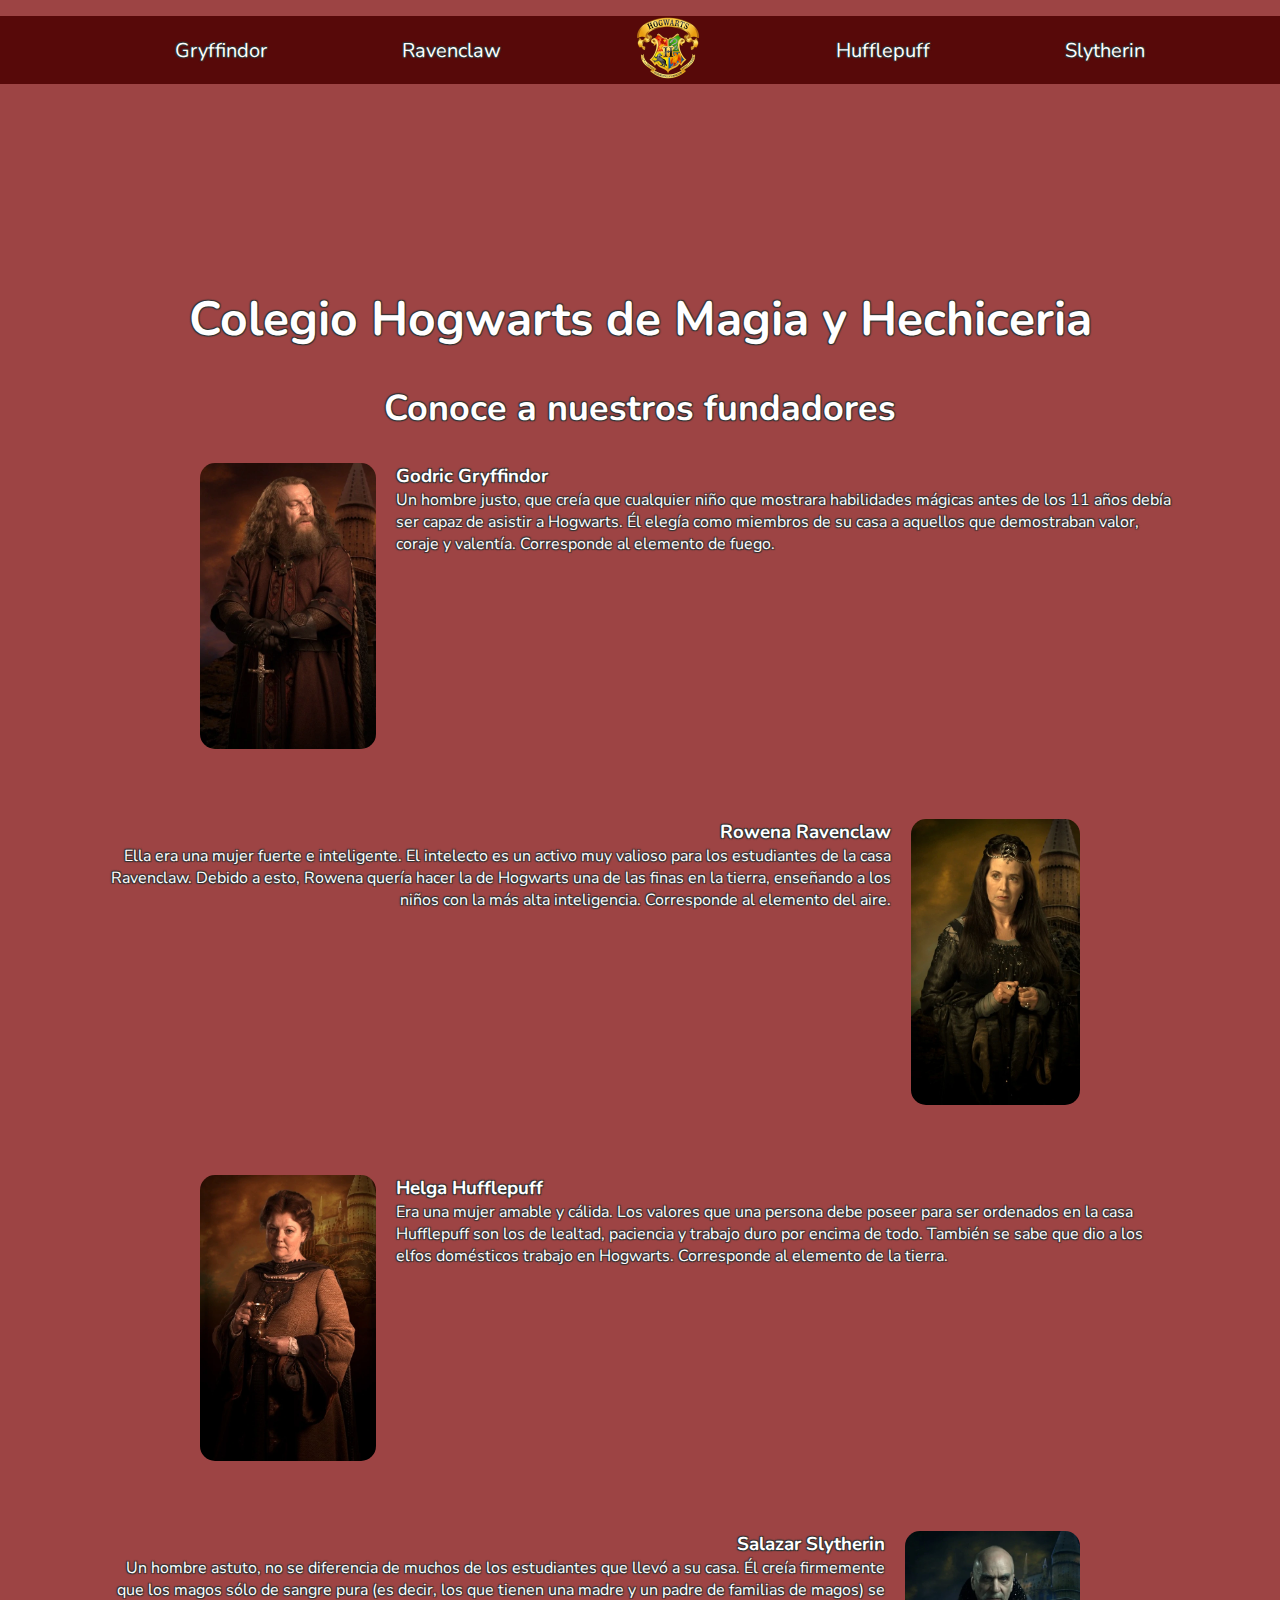
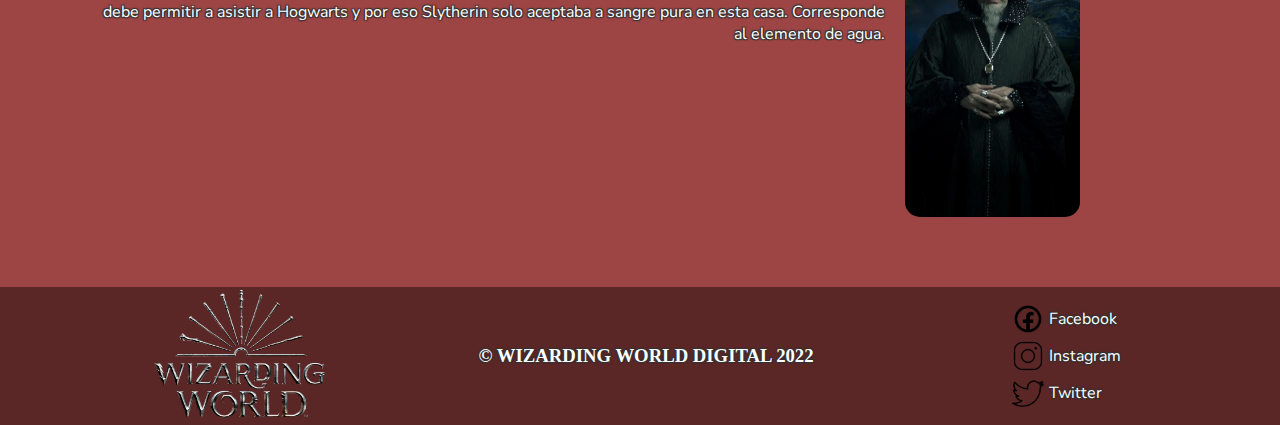
==== index.html @ 24b9faed "Ingreso base" ====
<!DOCTYPE html>
<html lang="en">
  <head>
    <meta charset="UTF-8" />
    <meta http-equiv="X-UA-Compatible" content="IE=edge" />
    <meta name="viewport" content="width=device-width, initial-scale=1.0" />
    <link rel="stylesheet" href="style.css">
    <style>
      @import url('https://fonts.googleapis.com/css2?family=Nunito&display=swap');
    </style>
    <title>Hogwarts | Un Mundo de Magia y Hechiceria</title>
  </head>

  <body>
    <!--Encabezado y navbar-->
    <header>
      <nav>
        <ul class="listahome">
          <li class="listacasas"><a href="pages/gryffindor.html">Gryffindor</a></li>
          <li class="listacasas"><a href="pages/ravenclaw.html">Ravenclaw</a></li>
          <li><a href="index.html"><img id="logohome" src="assets/img/hoglogo.png" alt="Logo de Hogwarts"></a></li>
          <li class="listacasas"><a href="pages/hufflepuff.html">Hufflepuff</a></li>
          <li class="listacasas"><a href="pages/slytherin.html">Slytherin</a></li>
        </ul>
      </nav>
    </header>
    <!-- Fin del Encabezado-->

    <section>
      <video id="videohome" src="assets/video/videopage.mp4" autoplay muted></video>
      <!--Video Frontpage-->
      <h1 class="titulos">Colegio Hogwarts de Magia y Hechiceria</h1>
      <!--Titulo-->
      <h2 class="subtitulos">Conoce a nuestros fundadores</h2>
      <!--Subtitulo-->
    </section>

    <section>
      <!--Godric Gryffindor-->
      <div class="container">
        <img class="img1" src="assets/img/godric.jpg" alt="Retrato de Godric Gryffindor" />
      <div class="texto-izq">
      <h3 class="titulofundador">Godric Gryffindor</h3>
      <p class="textofundador2">
        Un hombre justo, que creía que cualquier niño que mostrara habilidades
        mágicas antes de los 11 años debía ser capaz de asistir a Hogwarts. Él
        elegía como miembros de su casa a aquellos que demostraban valor, coraje
        y valentía. Corresponde al elemento de fuego.
      </p>
      </div>
      </div>

      <!--Rowena Ravenclaw-->
      <div class="rcontainer">
        <img class="img2" id="rowena" src="assets/img/rowena.jpg" alt="Retrato de Rowena Ravenclaw" />
      <div class="texto-der">
      <h3 class="titulofundador">Rowena Ravenclaw</h3>
      <p class="textofundador1">
        Ella era una mujer fuerte e inteligente. El intelecto es un activo muy
        valioso para los estudiantes de la casa Ravenclaw. Debido a esto, Rowena
        quería hacer la de Hogwarts una de las finas en la tierra, enseñando a
        los niños con la más alta inteligencia. Corresponde al elemento del aire.
      </p>
    </div>
    </div>

      <!--Helga Hufflepuff-->
      <div class="container">
        <img class="img1" id="helga" src="assets/img/helga.jpg" alt="Retrato de Helga Hufflepuff" />
      <div class="texto-izq">
      <h3 class="titulofundador">Helga Hufflepuff</h3>
      <p class="textofundador2">
        Era una mujer amable y cálida. Los valores que una persona debe poseer
        para ser ordenados en la casa Hufflepuff son los de lealtad, paciencia y
        trabajo duro por encima de todo. También se sabe que dio a los elfos
        domésticos trabajo en Hogwarts. Corresponde al elemento de la tierra.
      </p>
      </div>
      </div>

      <!--Salazar Slytherin-->
      <div class="rcontainer">
        <img class="img2" id="salazar" src="assets/img/salazar.jpg" alt="Retrato de Salazar Slytherin" />
      <div class="texto-der">
      <h3 class="titulofundador">Salazar Slytherin</h3>
      <p class="textofundador1">
        Un hombre astuto, no se diferencia de muchos de los estudiantes que
        llevó a su casa. Él creía firmemente que los magos sólo de sangre pura
        (es decir, los que tienen una madre y un padre de familias de magos) se
        debe permitir a asistir a Hogwarts y por eso Slytherin solo aceptaba a
        sangre pura en esta casa. Corresponde al elemento de agua.
      </p>
    </div>
    </div>
    </section>

    <!-- Footer -->
 
    <footer>
     <!--Enlace a Wizarding World-->

     <a href="https://www.wizardingworld.com/"><img id="logowizard" src="assets/img/wwlogo.png" alt="Logo de Wizarding World"/></a>
    <h3>© WIZARDING WORLD DIGITAL 2022</h3>
   <!--Enlaces a Redes Sociales-->
    <div>
     <ul>
         <li><div class="social"><img src="assets/img/facebook.png" alt="Facebook"><a href="https://www.facebook.com/">Facebook</a></div></li>
         <li><div class="social"><img src="assets/img/instagram.png" alt="Instagram"><a href="https://www.instagram.com/">Instagram</a></div></li>
         <li><div class="social"><img src="assets/img/twitter.png" alt="Twitter"><a href="https://www.twitter.com/">Twitter</a></div></li>
     </ul>
    </div>
    </footer>
  </body>
</html>
---- style.css ----
body{
    margin: 0;
    background-color: rgb(157, 68, 68);
}

nav{
    background-color: rgb(87, 9, 9);
    width: 100%;
}

.listahome{
    display: flex;
    text-decoration: none;
    list-style: none;
    align-items: center;
    justify-content: space-evenly;
}

#logohome{
    width: 64px;
    height: 64px;
}

#videohome{
    width: 100%;
    height: auto;
}

.listacasas a {
    text-decoration: none;
    font-family: 'Nunito', sans-serif;
    font-size: 20px;
    color: white;
    text-shadow: -1px -1px 1px #333, 1px -1px 1px #333, -1px 1px 1px #333, 1px 1px 1px #333;
}

.titulos{
    font-family: 'Nunito', sans-serif;
    font-size: 48px;
    text-align: center;
    color: white;
    text-shadow: -1px -1px 1px #333, 1px -1px 1px #333, -1px 1px 1px #333, 1px 1px 1px #333;

}

.subtitulos{
    font-family: 'Nunito', sans-serif;
    font-size: 36px;
    text-align: center;
    color: white;
    text-shadow: -1px -1px 1px #333, 1px -1px 1px #333, -1px 1px 1px #333, 1px 1px 1px #333;
}

section:nth-child(3){
    margin-left: 100px;
    margin-right: 100px;
}

.img1{
    width: 175.5px;
    height: 286px;
    margin-left: 100px;
    margin-bottom: 70px;
    display: inline-block;
    border-radius: 15px;
}

.img2{
    width: 175.5px;
    height: 286px;
    margin-right: 100px;
    margin-bottom: 70px;
    display: inline-block;
    border-radius: 15px;
}

.titulofundador{
    margin: 0 auto;
    font-family: 'Nunito', sans-serif;
    color: white;
    text-shadow: -1px -1px 1px #333, 1px -1px 1px #333, -1px 1px 1px #333, 1px 1px 1px #333;
}

.textofundador1{
    margin: 0 auto;
    font-family: 'Nunito', sans-serif;
    color: white;
    text-shadow: -1px -1px 1px #333, 1px -1px 1px #333, -1px 1px 1px #333, 1px 1px 1px #333;
    text-align: right;
}

.textofundador2{
    margin: 0 auto;
    font-family: 'Nunito', sans-serif;
    color: white;
    text-shadow: -1px -1px 1px #333, 1px -1px 1px #333, -1px 1px 1px #333, 1px 1px 1px #333;
    text-align: left;
}

.texto-izq{
    margin-left: 20px;
}

.texto-der{
    margin-right: 20px;
}

.container{
    display: flex;
}

.rcontainer{
    display: flex;
    flex-direction: row-reverse;
    text-align: end;
}

#logowizard{
    height: 128px;
    width: auto;

}

footer{
    display: flex;
    justify-content: space-evenly;
    align-items: center;
    background-color: rgb(91, 38, 38);
}

footer ul li{
    list-style: none;
}

footer ul li a{
    text-decoration: none;
    font-size: 16px;
    font-family: 'Nunito', sans-serif;
    color: white;
    text-shadow: -1px -1px 1px #333, 1px -1px 1px #333, -1px 1px 1px #333, 1px 1px 1px #333;
}

footer ul li img{
    width: 32px;
    height: 32px;
    margin-right: 5px;
}

footer h3{
    color: white;
    text-shadow: -1px -1px 1px #333, 1px -1px 1px #333, -1px 1px 1px #333, 1px 1px 1px #333;
}

.social{
    display: flex;
    align-items: center;
    margin: 5px;
    
}
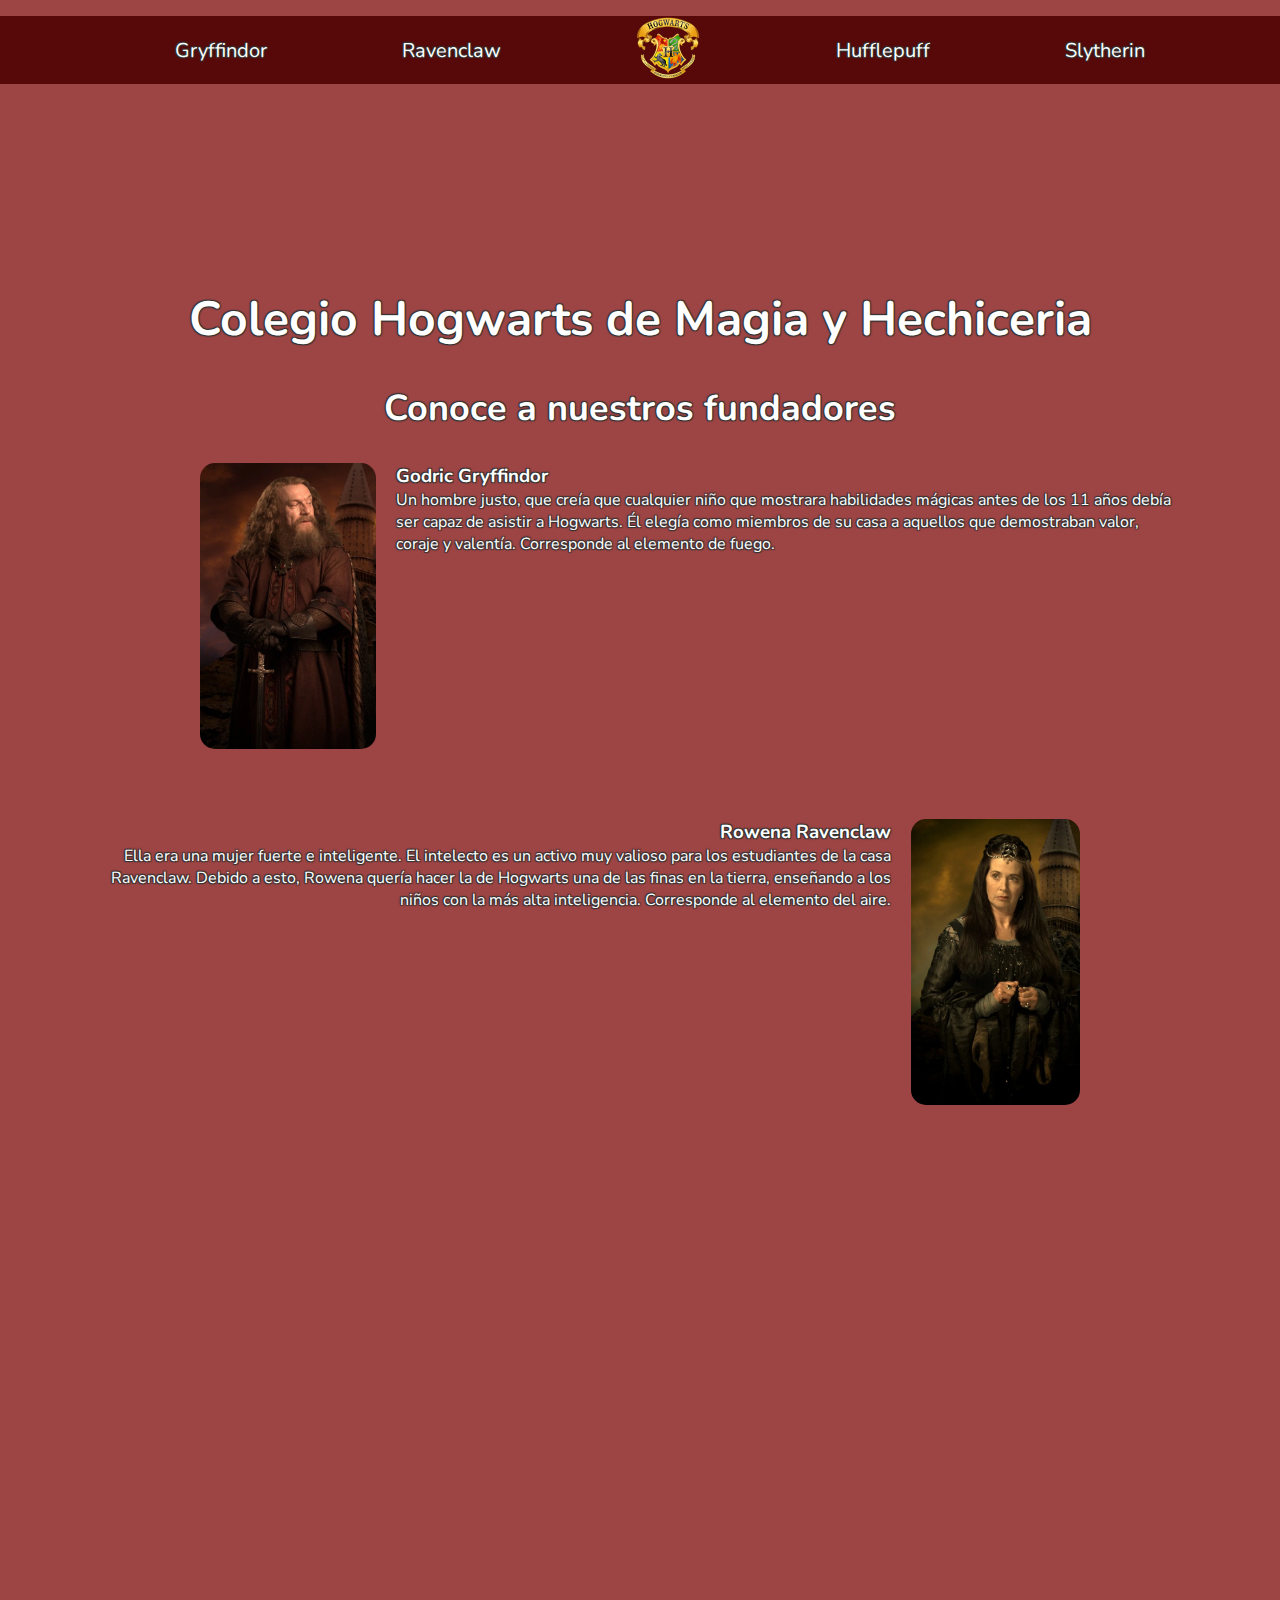
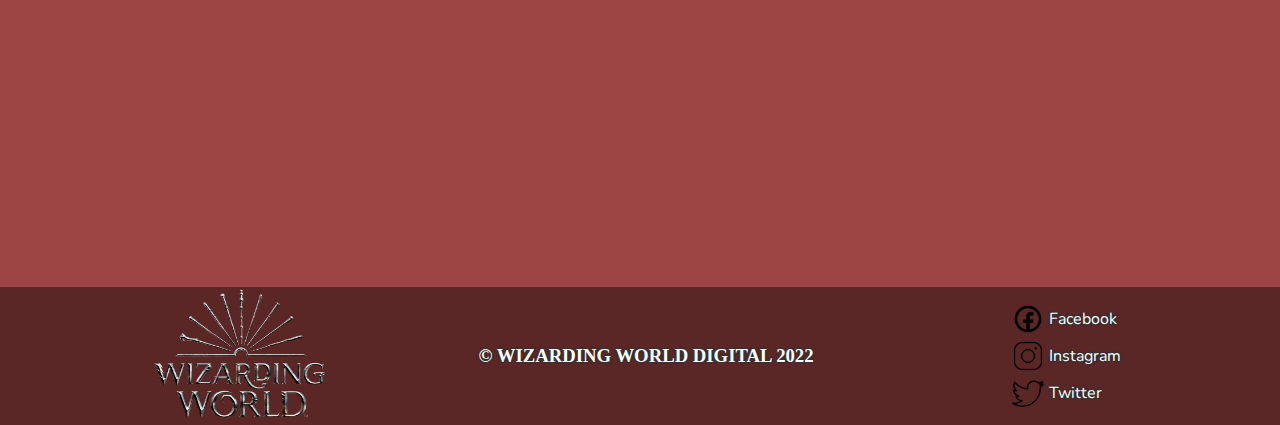
==== commit 9e16e351: "Creacion animaciones index" ====
--- a/index.html
+++ b/index.html
@@ -5,6 +5,7 @@
     <meta http-equiv="X-UA-Compatible" content="IE=edge" />
     <meta name="viewport" content="width=device-width, initial-scale=1.0" />
     <link rel="stylesheet" href="style.css">
+    <link rel="stylesheet" href="https://cdnjs.cloudflare.com/ajax/libs/animate.css/4.1.1/animate.min.css"/>
     <style>
       @import url('https://fonts.googleapis.com/css2?family=Nunito&display=swap');
     </style>
@@ -37,7 +38,7 @@
 
     <section>
       <!--Godric Gryffindor-->
-      <div class="container">
+      <div class="container wow">
         <img class="img1" src="assets/img/godric.jpg" alt="Retrato de Godric Gryffindor" />
       <div class="texto-izq">
       <h3 class="titulofundador">Godric Gryffindor</h3>
@@ -51,7 +52,7 @@
       </div>
 
       <!--Rowena Ravenclaw-->
-      <div class="rcontainer">
+      <div class="rcontainer wow animate__fadeInRight" data-wow-duration="2s">
         <img class="img2" id="rowena" src="assets/img/rowena.jpg" alt="Retrato de Rowena Ravenclaw" />
       <div class="texto-der">
       <h3 class="titulofundador">Rowena Ravenclaw</h3>
@@ -65,7 +66,7 @@
     </div>
 
       <!--Helga Hufflepuff-->
-      <div class="container">
+      <div class="container wow">
         <img class="img1" id="helga" src="assets/img/helga.jpg" alt="Retrato de Helga Hufflepuff" />
       <div class="texto-izq">
       <h3 class="titulofundador">Helga Hufflepuff</h3>
@@ -79,7 +80,7 @@
       </div>
 
       <!--Salazar Slytherin-->
-      <div class="rcontainer">
+      <div class="rcontainer wow animate__fadeInRight" data-wow-duration="2s">
         <img class="img2" id="salazar" src="assets/img/salazar.jpg" alt="Retrato de Salazar Slytherin" />
       <div class="texto-der">
       <h3 class="titulofundador">Salazar Slytherin</h3>
@@ -110,5 +111,9 @@
      </ul>
     </div>
     </footer>
+    <script src="assets/wow.js"></script>
+    <script>
+        new WOW().init();
+    </script>
   </body>
 </html>
--- a/style.css
+++ b/style.css
@@ -105,8 +105,24 @@
     margin-right: 20px;
 }
 
+@keyframes fadein {
+    0% {animation-timing-function: cubic-bezier(.55,.055,.675,.19);
+        opacity: 0;
+        transform: scale3d(.1,.1,.1) translate3d(0,-1000px,0);
+      }
+      60% {animation-timing-function: cubic-bezier(.175,.885,.32,1);
+        opacity: 1;
+        transform: scale3d(.475,.475,.475) translate3d(0,60px,0);
+      }
+      100% {
+        left: 0;    
+      }
+}
+
 .container{
     display: flex;
+    animation-name: fadein;
+    animation-duration: 2s;
 }
 
 .rcontainer{
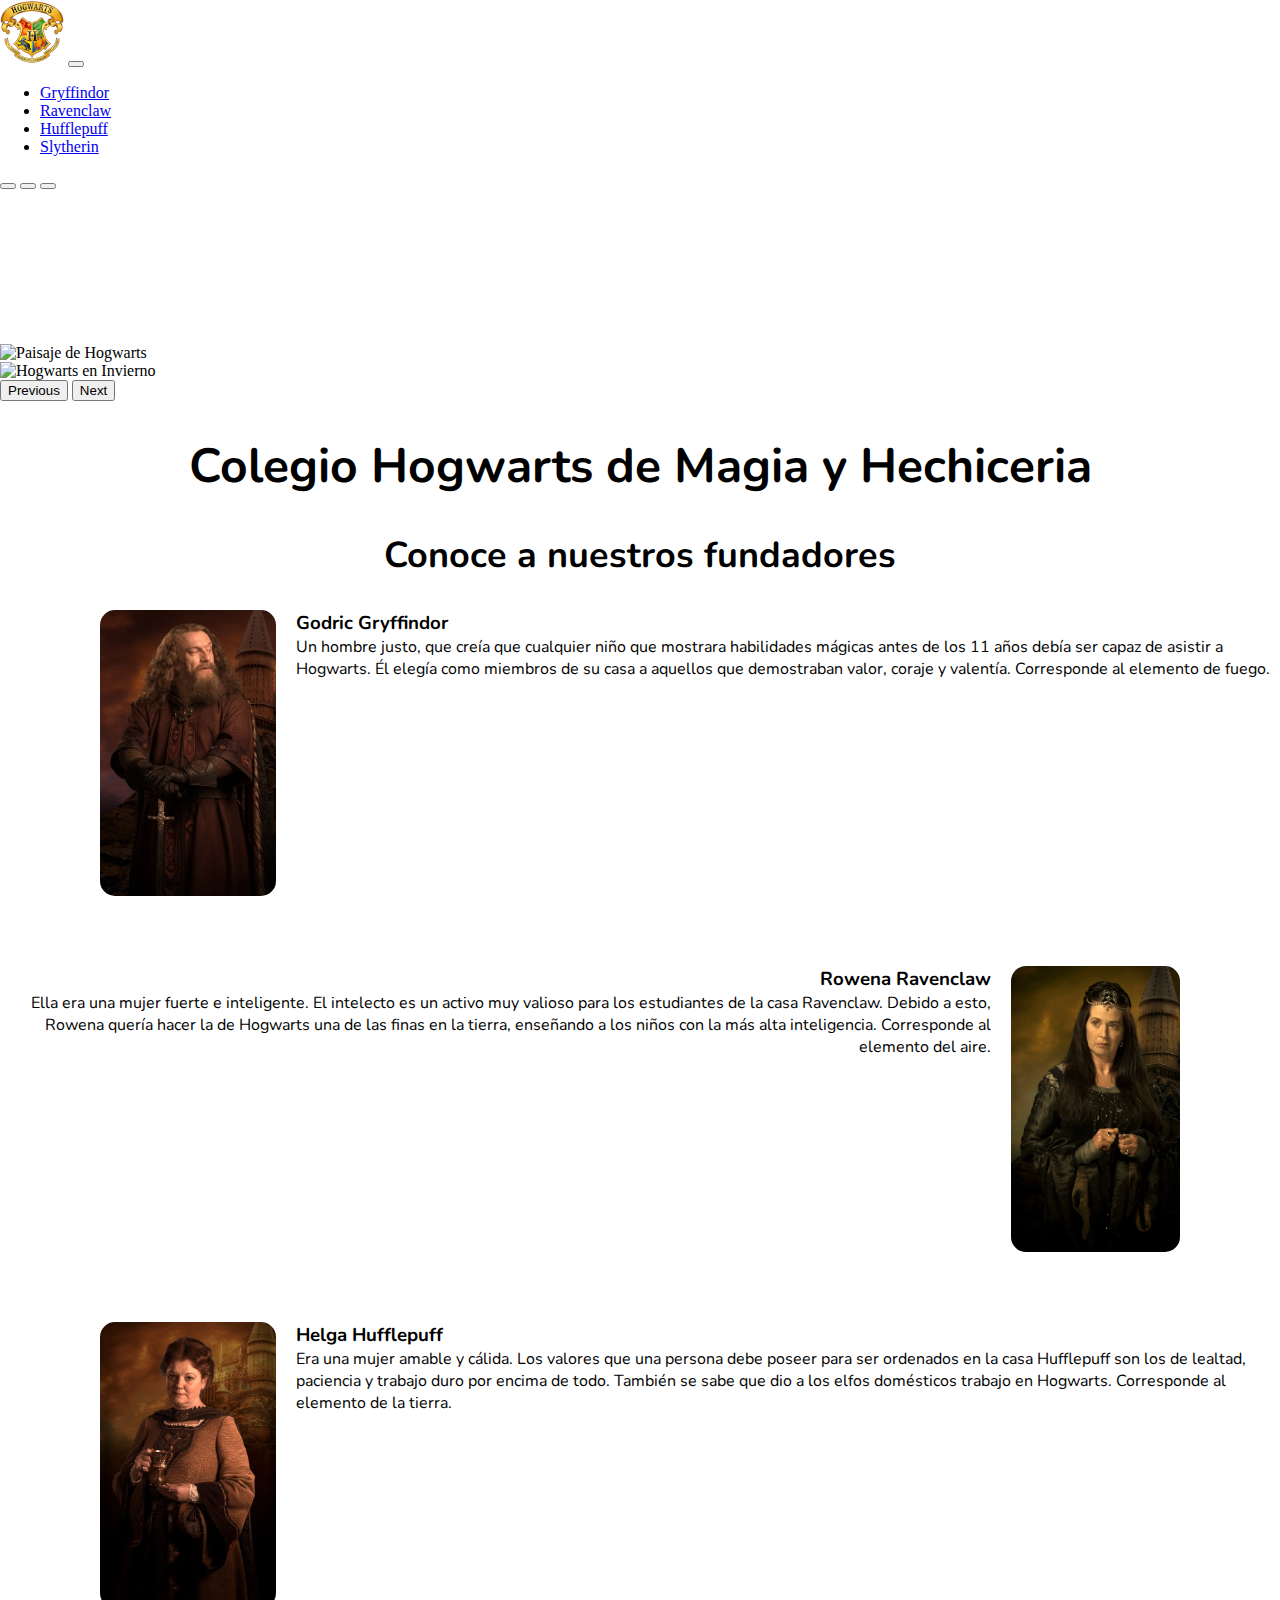
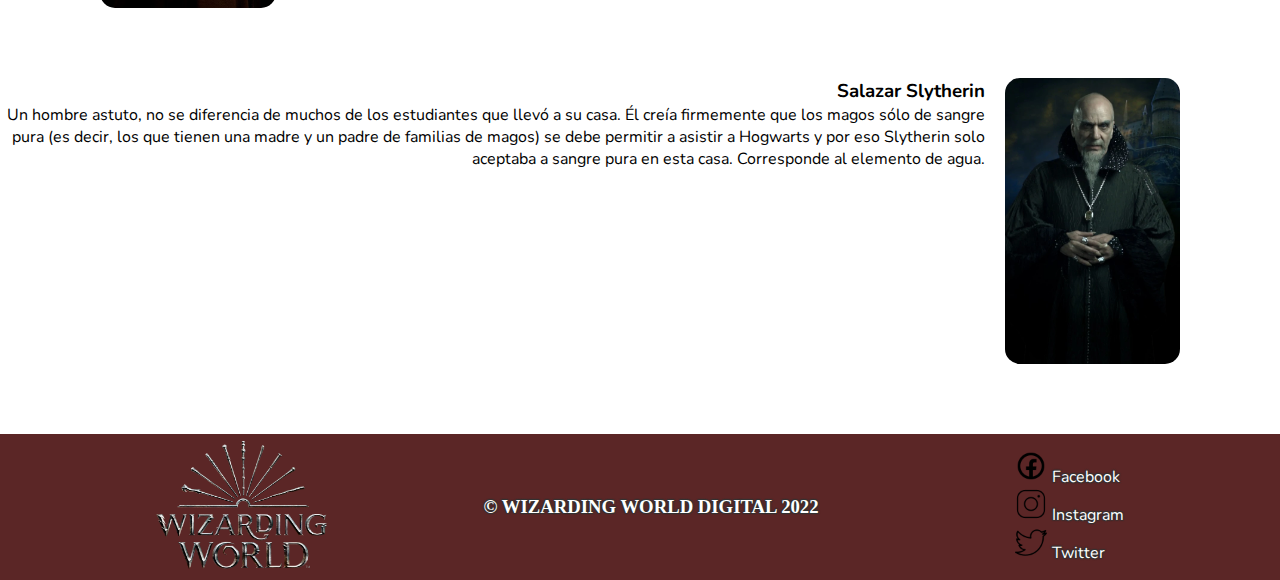
==== commit 51c7dc4f: "Merge branch 'master' into integracion-bootstrap" ====
--- a/index.html
+++ b/index.html
@@ -5,6 +5,8 @@
     <meta http-equiv="X-UA-Compatible" content="IE=edge" />
     <meta name="viewport" content="width=device-width, initial-scale=1.0" />
     <link rel="stylesheet" href="style.css">
+    <link href="https://cdn.jsdelivr.net/npm/bootstrap@5.2.0-beta1/dist/css/bootstrap.min.css" rel="stylesheet" integrity="sha384-0evHe/X+R7YkIZDRvuzKMRqM+OrBnVFBL6DOitfPri4tjfHxaWutUpFmBp4vmVor" crossorigin="anonymous">
+    <link rel="stylesheet" href="assets/animate.css">
     <link rel="stylesheet" href="https://cdnjs.cloudflare.com/ajax/libs/animate.css/4.1.1/animate.min.css"/>
     <style>
       @import url('https://fonts.googleapis.com/css2?family=Nunito&display=swap');
@@ -14,22 +16,66 @@
 
   <body>
     <!--Encabezado y navbar-->
-    <header>
-      <nav>
-        <ul class="listahome">
-          <li class="listacasas"><a href="pages/gryffindor.html">Gryffindor</a></li>
-          <li class="listacasas"><a href="pages/ravenclaw.html">Ravenclaw</a></li>
-          <li><a href="index.html"><img id="logohome" src="assets/img/hoglogo.png" alt="Logo de Hogwarts"></a></li>
-          <li class="listacasas"><a href="pages/hufflepuff.html">Hufflepuff</a></li>
-          <li class="listacasas"><a href="pages/slytherin.html">Slytherin</a></li>
-        </ul>
-      </nav>
-    </header>
+    <!--Header-->
+    <nav class="navbar navbar-expand-lg bg-light">
+      <div class="container-fluid">
+        <a class="navbar-brand" href="index.html"><img id="logohome" src="assets/img/hoglogo.png" alt="Logo de Hogwarts"></a>
+        <button class="navbar-toggler" type="button" data-bs-toggle="collapse" data-bs-target="#navbarNav" aria-controls="navbarNav" aria-expanded="false" aria-label="Toggle navigation">
+          <span class="navbar-toggler-icon"></span>
+        </button>
+        <div class="collapse navbar-collapse" id="navbarNav">
+          <ul class="navbar-nav">
+            <li class="nav-item">
+              <a class="nav-link" aria-current="page" href="pages/gryffindor.html">Gryffindor</a>
+            </li>
+            <li class="nav-item">
+              <a class="nav-link" href="pages/ravenclaw.html">Ravenclaw</a>
+            </li>
+            <li class="nav-item">
+              <a class="nav-link" href="pages/hufflepuff.html">Hufflepuff</a>
+            </li>
+            <li class="nav-item">
+              <a class="nav-link" href="pages/slytherin.html">Slytherin</a>
+            </li>
+          </ul>
+        </div>
+      </div>
+    </nav>
+
+   
     <!-- Fin del Encabezado-->
 
+    <!--Carousel / Video-->
+    <div id="carouselExampleIndicators" class="carousel slide" data-bs-ride="true">
+  <div class="carousel-indicators">
+    <button type="button" data-bs-target="#carouselExampleIndicators" data-bs-slide-to="0" class="active" aria-current="true" aria-label="Slide 1"></button>
+    <button type="button" data-bs-target="#carouselExampleIndicators" data-bs-slide-to="1" aria-label="Slide 2"></button>
+    <button type="button" data-bs-target="#carouselExampleIndicators" data-bs-slide-to="2" aria-label="Slide 3"></button>
+  </div>
+  <div class="carousel-inner">
+    <div class="carousel-item active">
+      <video class="d-block w-100" id="videohome" src="assets/video/videopage.mp4" autoplay muted></video>
+    </div>
+    <div class="carousel-item">
+      <img src="assets/img/hogview.jpg" class="d-block w-100" alt="Paisaje de Hogwarts">
+    </div>
+    <div class="carousel-item">
+      <img src="assets/img/hogview2.jpg" class="d-block w-100" alt="Hogwarts en Invierno">
+    </div>
+  </div>
+  <button class="carousel-control-prev" type="button" data-bs-target="#carouselExampleIndicators" data-bs-slide="prev">
+    <span class="carousel-control-prev-icon" aria-hidden="true"></span>
+    <span class="visually-hidden">Previous</span>
+  </button>
+  <button class="carousel-control-next" type="button" data-bs-target="#carouselExampleIndicators" data-bs-slide="next">
+    <span class="carousel-control-next-icon" aria-hidden="true"></span>
+    <span class="visually-hidden">Next</span>
+  </button>
+</div>
+    <!--Fin Carousel / Video-->
+
     <section>
-      <video id="videohome" src="assets/video/videopage.mp4" autoplay muted></video>
-      <!--Video Frontpage-->
+      <!--Titulo-->
       <h1 class="titulos">Colegio Hogwarts de Magia y Hechiceria</h1>
       <!--Titulo-->
       <h2 class="subtitulos">Conoce a nuestros fundadores</h2>
@@ -95,11 +141,12 @@
     </div>
     </section>
 
+
+
     <!-- Footer -->
- 
+
     <footer>
      <!--Enlace a Wizarding World-->
-
      <a href="https://www.wizardingworld.com/"><img id="logowizard" src="assets/img/wwlogo.png" alt="Logo de Wizarding World"/></a>
     <h3>© WIZARDING WORLD DIGITAL 2022</h3>
    <!--Enlaces a Redes Sociales-->
@@ -111,9 +158,11 @@
      </ul>
     </div>
     </footer>
-    <script src="assets/wow.js"></script>
+
+    <script src="https://cdn.jsdelivr.net/npm/bootstrap@5.2.0-beta1/dist/js/bootstrap.bundle.min.js" integrity="sha384-pprn3073KE6tl6bjs2QrFaJGz5/SUsLqktiwsUTF55Jfv3qYSDhgCecCxMW52nD2" crossorigin="anonymous"></script>
+    <script src="js/wow.min.js"></script>
     <script>
-        new WOW().init();
+    new WOW().init();
     </script>
   </body>
 </html>
--- a/style.css
+++ b/style.css
@@ -1,45 +1,18 @@
 body{
     margin: 0;
-    background-color: rgb(157, 68, 68);
 }
 
-nav{
-    background-color: rgb(87, 9, 9);
-    width: 100%;
-}
-
-.listahome{
-    display: flex;
-    text-decoration: none;
-    list-style: none;
-    align-items: center;
-    justify-content: space-evenly;
-}
 
 #logohome{
     width: 64px;
     height: 64px;
 }
 
-#videohome{
-    width: 100%;
-    height: auto;
-}
-
-.listacasas a {
-    text-decoration: none;
-    font-family: 'Nunito', sans-serif;
-    font-size: 20px;
-    color: white;
-    text-shadow: -1px -1px 1px #333, 1px -1px 1px #333, -1px 1px 1px #333, 1px 1px 1px #333;
-}
-
 .titulos{
     font-family: 'Nunito', sans-serif;
     font-size: 48px;
     text-align: center;
-    color: white;
-    text-shadow: -1px -1px 1px #333, 1px -1px 1px #333, -1px 1px 1px #333, 1px 1px 1px #333;
+    color: black;
 
 }
 
@@ -47,8 +20,7 @@
     font-family: 'Nunito', sans-serif;
     font-size: 36px;
     text-align: center;
-    color: white;
-    text-shadow: -1px -1px 1px #333, 1px -1px 1px #333, -1px 1px 1px #333, 1px 1px 1px #333;
+    color: black;
 }
 
 section:nth-child(3){
@@ -77,23 +49,20 @@
 .titulofundador{
     margin: 0 auto;
     font-family: 'Nunito', sans-serif;
-    color: white;
-    text-shadow: -1px -1px 1px #333, 1px -1px 1px #333, -1px 1px 1px #333, 1px 1px 1px #333;
+    color: black;
 }
 
 .textofundador1{
     margin: 0 auto;
     font-family: 'Nunito', sans-serif;
-    color: white;
-    text-shadow: -1px -1px 1px #333, 1px -1px 1px #333, -1px 1px 1px #333, 1px 1px 1px #333;
+    color: black;
     text-align: right;
 }
 
 .textofundador2{
     margin: 0 auto;
     font-family: 'Nunito', sans-serif;
-    color: white;
-    text-shadow: -1px -1px 1px #333, 1px -1px 1px #333, -1px 1px 1px #333, 1px 1px 1px #333;
+    color: black;
     text-align: left;
 }
 
@@ -167,9 +136,18 @@
     text-shadow: -1px -1px 1px #333, 1px -1px 1px #333, -1px 1px 1px #333, 1px 1px 1px #333;
 }
 
-.social{
-    display: flex;
-    align-items: center;
-    margin: 5px;
-    
-}+.housecrest{
+    width: 406px;
+    height: 452px;
+}
+/* Ajustes en los emblemas */
+.centrarCaja {
+    position:relative;
+    left:20%;
+}
+
+.slytherin {
+    position:relative;
+    left:13%; 
+}
+/* Fin Ajustes en los emblemas */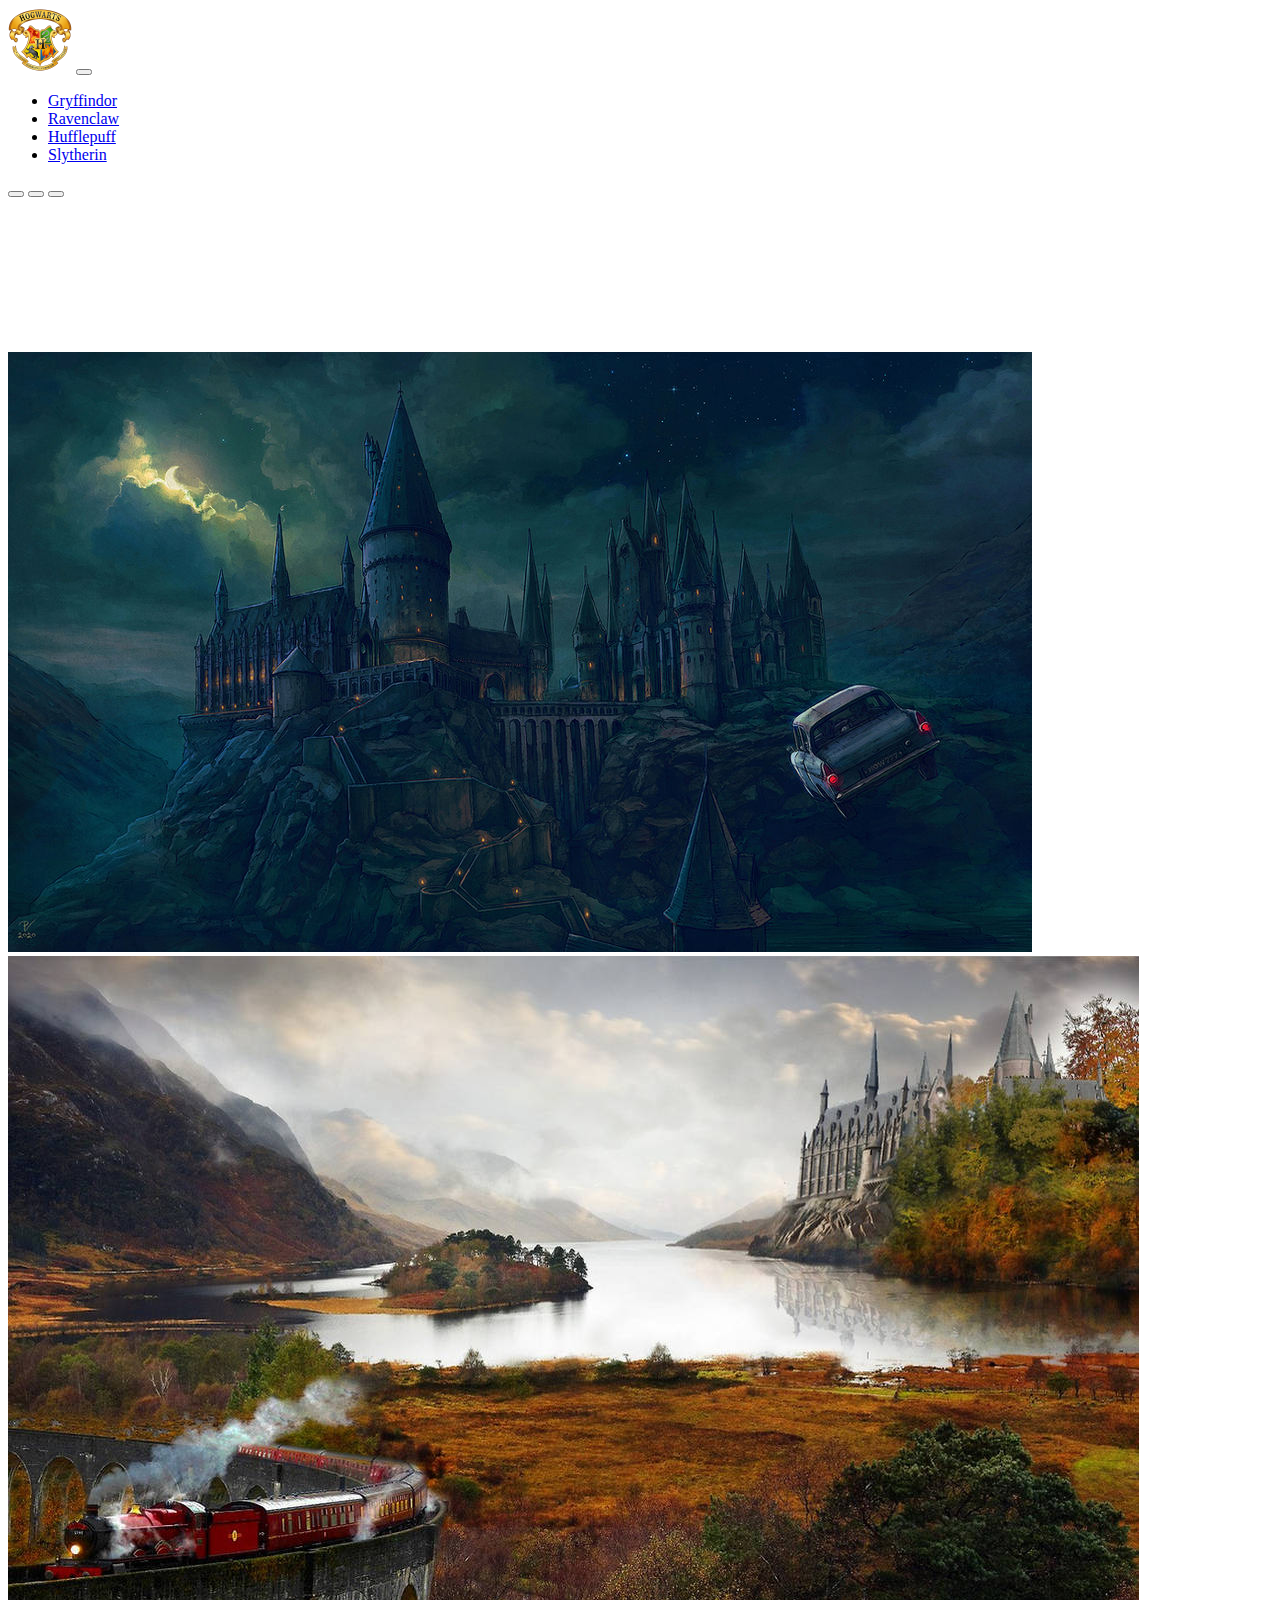
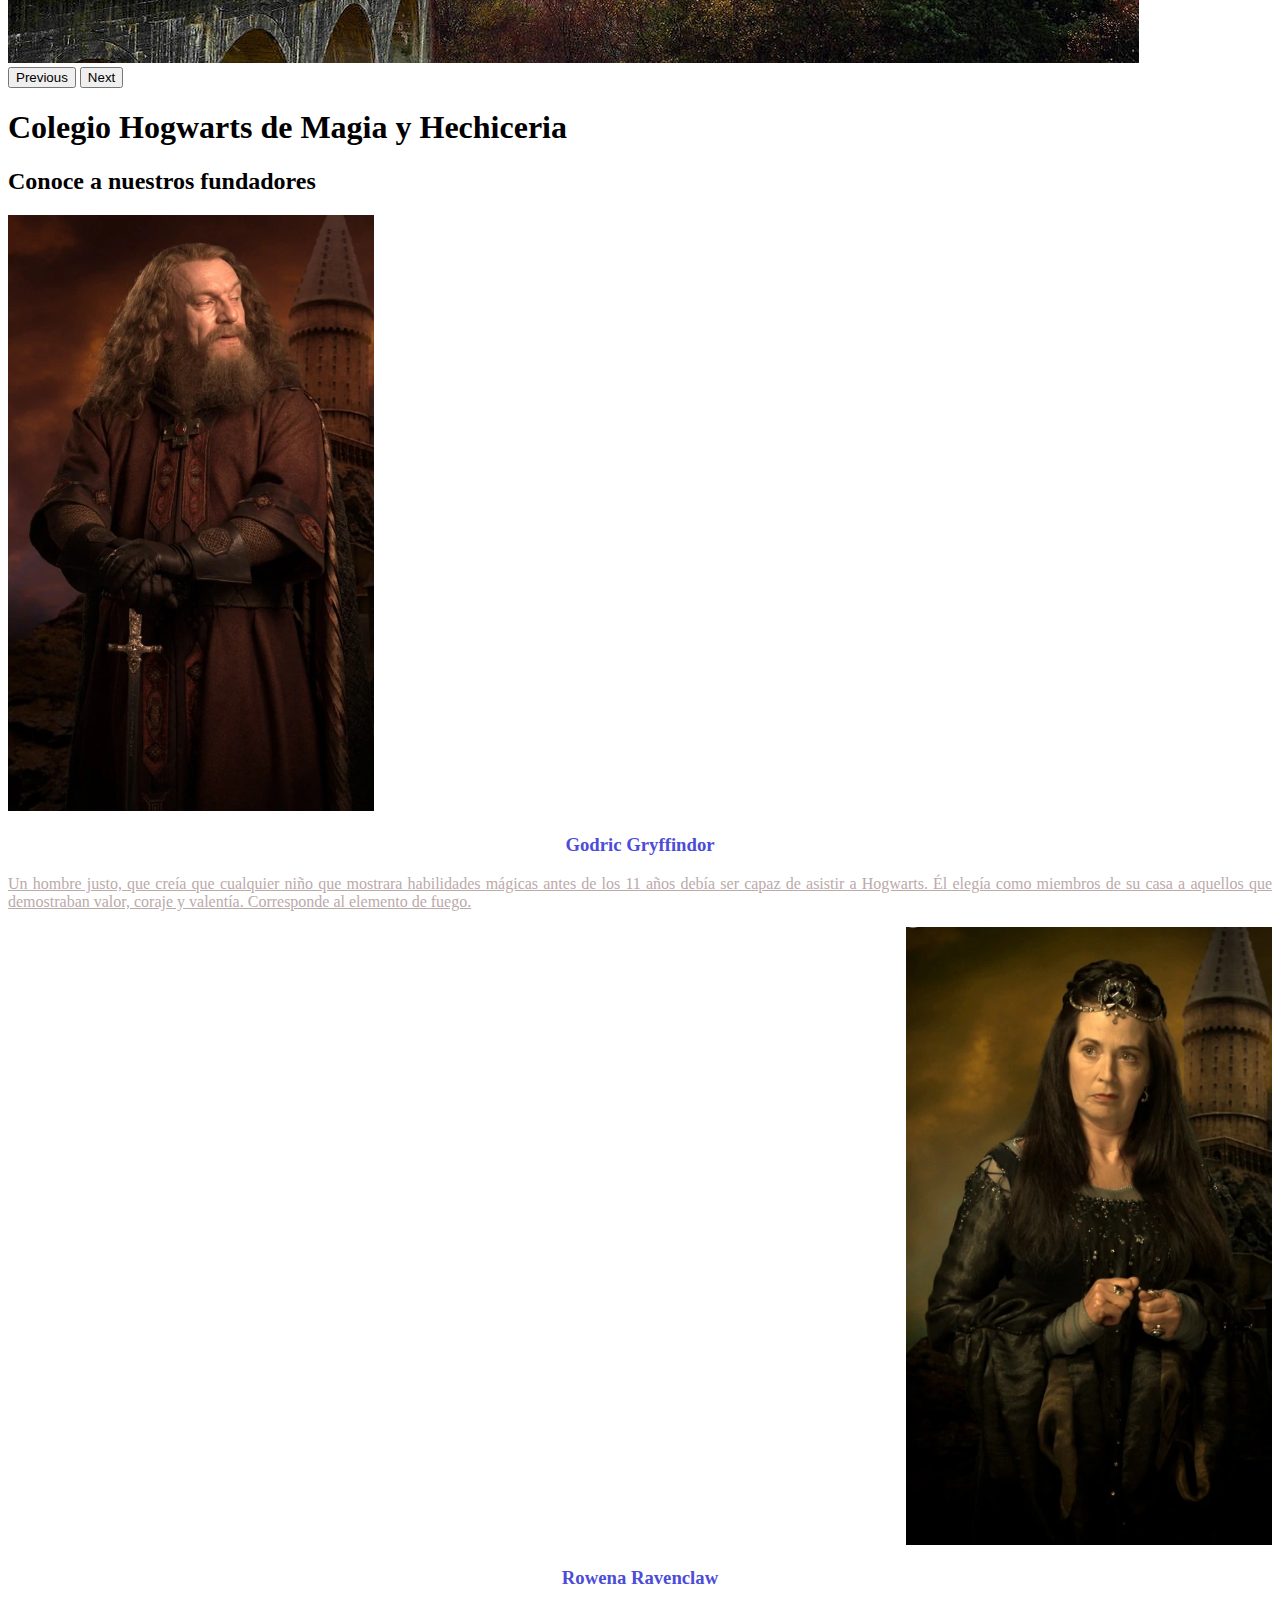
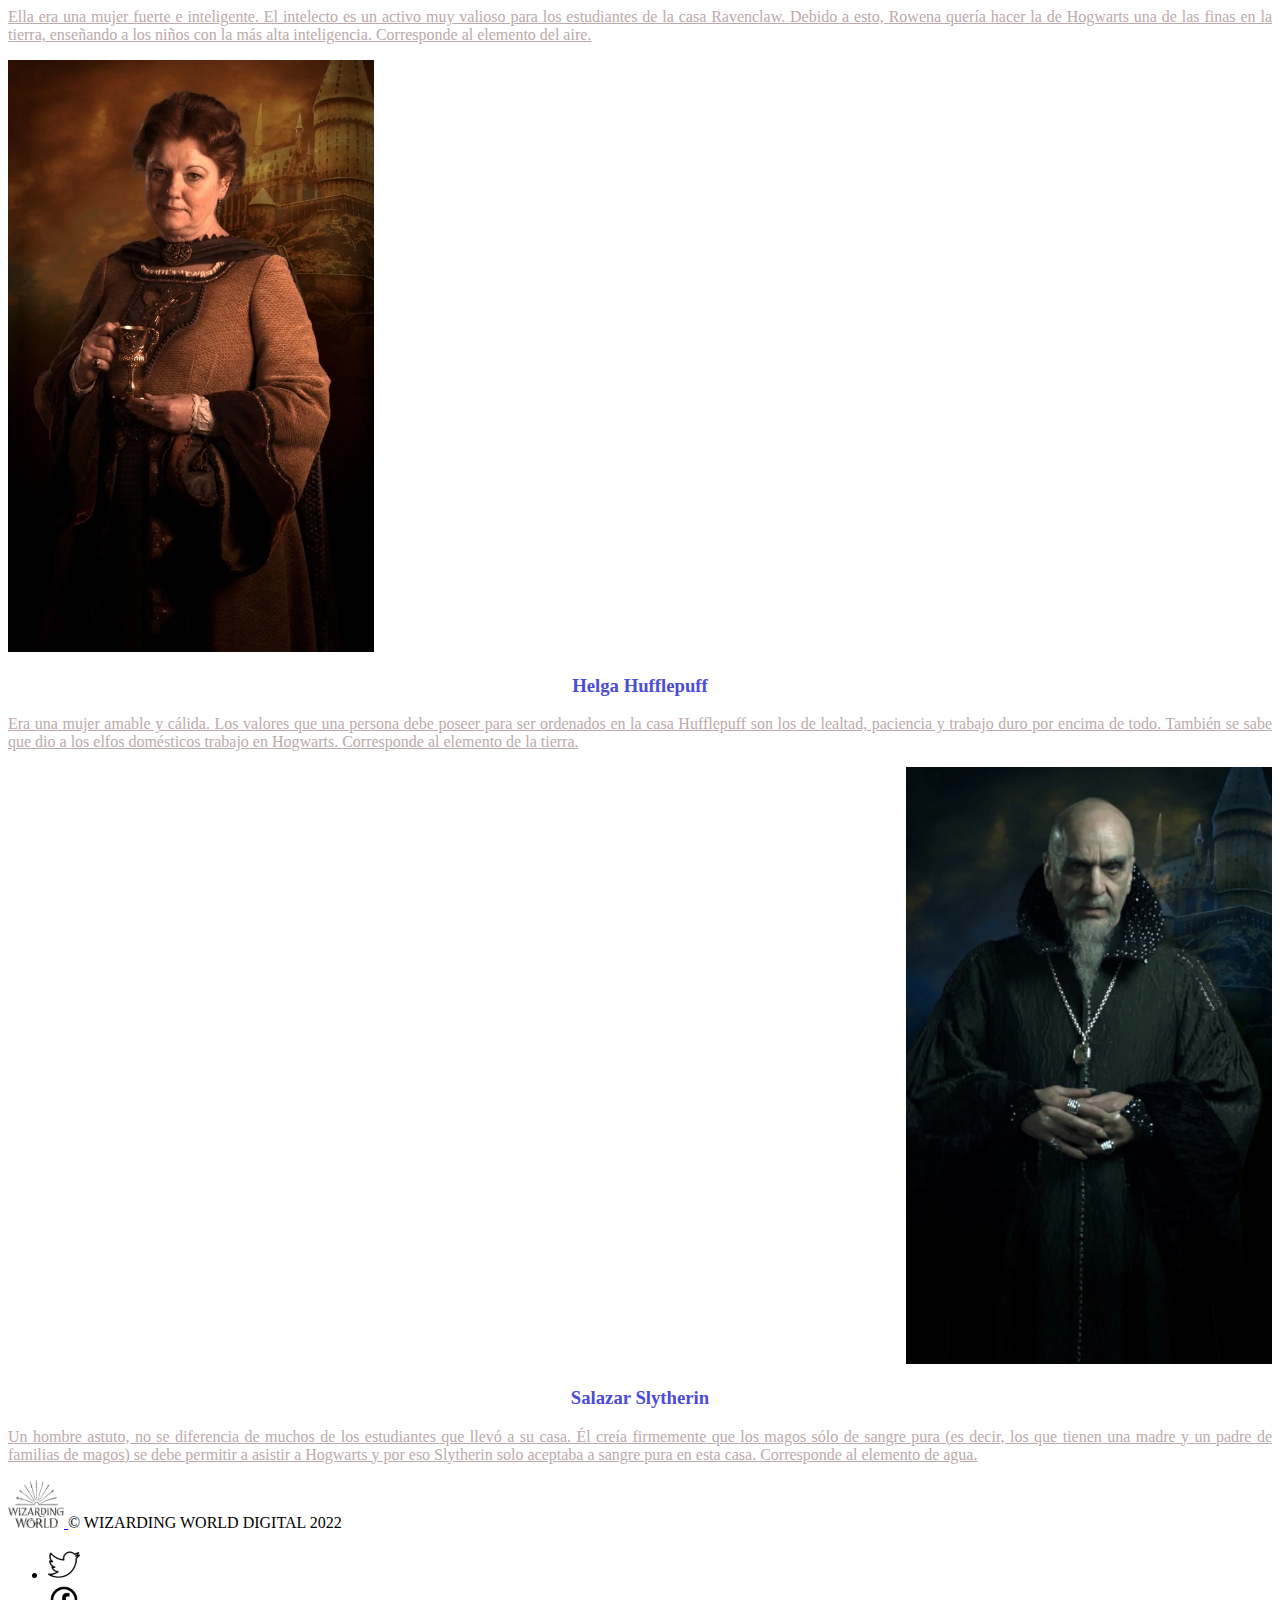
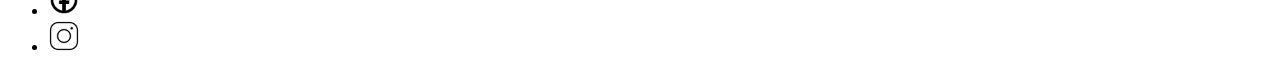
==== commit 29c36084: "Merge pull request #4 from Gualo01/aplicando-sass" ====
--- a/index.html
+++ b/index.html
@@ -1,16 +1,25 @@
 <!DOCTYPE html>
 <html lang="en">
   <head>
+    <!--Metatags y SEO-->
     <meta charset="UTF-8" />
     <meta http-equiv="X-UA-Compatible" content="IE=edge" />
     <meta name="viewport" content="width=device-width, initial-scale=1.0" />
+    <meta name="description" content="Colegio de Magia y Hechiceria">
+    <meta name="keywords" content="Hogwarts, Harry_Potter, Gryffindor, Slytherin, Hufflepuff, Ravenclaw ">
+    <meta name="author" content="JK ROWLING">
+    <!--CSS-->
     <link rel="stylesheet" href="style.css">
+
+    <!--Bootstrap-->
     <link href="https://cdn.jsdelivr.net/npm/bootstrap@5.2.0-beta1/dist/css/bootstrap.min.css" rel="stylesheet" integrity="sha384-0evHe/X+R7YkIZDRvuzKMRqM+OrBnVFBL6DOitfPri4tjfHxaWutUpFmBp4vmVor" crossorigin="anonymous">
+    
+    <!--WOW Animate CSS-->
     <link rel="stylesheet" href="assets/animate.css">
     <link rel="stylesheet" href="https://cdnjs.cloudflare.com/ajax/libs/animate.css/4.1.1/animate.min.css"/>
-    <style>
-      @import url('https://fonts.googleapis.com/css2?family=Nunito&display=swap');
-    </style>
+
+    <!--Favicon y Title-->
+    <link rel="icon" href="assets/img/ico.png" type="image/x-icon">
     <title>Hogwarts | Un Mundo de Magia y Hechiceria</title>
   </head>
 
@@ -76,9 +85,9 @@
 
     <section>
       <!--Titulo-->
-      <h1 class="titulos">Colegio Hogwarts de Magia y Hechiceria</h1>
+      <h1 class="fw-light text-center">Colegio Hogwarts de Magia y Hechiceria</h1>
       <!--Titulo-->
-      <h2 class="subtitulos">Conoce a nuestros fundadores</h2>
+      <h2 class="text-center lead text-muted">Conoce a nuestros fundadores</h2>
       <!--Subtitulo-->
     </section>
 
@@ -144,20 +153,23 @@
 
 
     <!-- Footer -->
+    <div class="container">
+      <footer class="d-flex flex-wrap justify-content-between align-items-center py-3 my-4 border-top">
+        <div class="col-md-4 d-flex align-items-center">
+          <a href="https://www.wizardingworld.com/" class="mb-3 me-2 mb-md-0 text-muted text-decoration-none lh-1">
+            <img src="assets/img/wwlogo.png" width="56" height="48" alt="WIZARDING WORLD LOGO">
+          </a>
+          <span class="text-muted">© WIZARDING WORLD DIGITAL 2022</span>
+        </div>
+    
+        <ul class="nav col-md-4 justify-content-end list-unstyled d-flex">
+          <li class="ms-3"><a class="text-muted" href="https://twitter.com/"><img src="assets/img/twitter.png" width= 32 height= 32 alt="Twitter"></a></li>
+          <li class="ms-3"><a class="text-muted" href="https://www.facebook.com/"><img src="assets/img/facebook.png" width= 32 height= 32 alt="Facebook"></a></li>
+          <li class="ms-3"><a class="text-muted" href="https://www.instagram.com/"><img src="assets/img/instagram.png" width= 32 height= 32 alt="Instagram"></a></li>
+        </ul>
+      </footer>
+    </div>
 
-    <footer>
-     <!--Enlace a Wizarding World-->
-     <a href="https://www.wizardingworld.com/"><img id="logowizard" src="assets/img/wwlogo.png" alt="Logo de Wizarding World"/></a>
-    <h3>© WIZARDING WORLD DIGITAL 2022</h3>
-   <!--Enlaces a Redes Sociales-->
-    <div>
-     <ul>
-         <li><div class="social"><img src="assets/img/facebook.png" alt="Facebook"><a href="https://www.facebook.com/">Facebook</a></div></li>
-         <li><div class="social"><img src="assets/img/instagram.png" alt="Instagram"><a href="https://www.instagram.com/">Instagram</a></div></li>
-         <li><div class="social"><img src="assets/img/twitter.png" alt="Twitter"><a href="https://www.twitter.com/">Twitter</a></div></li>
-     </ul>
-    </div>
-    </footer>
 
     <script src="https://cdn.jsdelivr.net/npm/bootstrap@5.2.0-beta1/dist/js/bootstrap.bundle.min.js" integrity="sha384-pprn3073KE6tl6bjs2QrFaJGz5/SUsLqktiwsUTF55Jfv3qYSDhgCecCxMW52nD2" crossorigin="anonymous"></script>
     <script src="js/wow.min.js"></script>
--- a/style.css
+++ b/style.css
@@ -1,153 +1,64 @@
-body{
-    margin: 0;
+.container {
+  text-align: left;
 }
 
-
-#logohome{
-    width: 64px;
-    height: 64px;
+.rcontainer {
+  text-align: right;
 }
 
-.titulos{
-    font-family: 'Nunito', sans-serif;
-    font-size: 48px;
-    text-align: center;
-    color: black;
-
+#logohome {
+  width: 64px;
+  height: 64px;
 }
 
-.subtitulos{
-    font-family: 'Nunito', sans-serif;
-    font-size: 36px;
-    text-align: center;
-    color: black;
+.img1 {
+  width: 366px;
+  height: auto;
 }
 
-section:nth-child(3){
-    margin-left: 100px;
-    margin-right: 100px;
+.img2 {
+  width: 366px;
+  height: auto;
 }
 
-.img1{
-    width: 175.5px;
-    height: 286px;
-    margin-left: 100px;
-    margin-bottom: 70px;
-    display: inline-block;
-    border-radius: 15px;
+/* Ajustes en los emblemas */
+.housecrest {
+  width: 40%;
+  height: auto;
 }
 
-.img2{
-    width: 175.5px;
-    height: 286px;
-    margin-right: 100px;
-    margin-bottom: 70px;
-    display: inline-block;
-    border-radius: 15px;
+.centrarCaja {
+  display: flex;
+  align-items: center;
 }
 
-.titulofundador{
-    margin: 0 auto;
-    font-family: 'Nunito', sans-serif;
-    color: black;
+/* Fin Ajustes en los emblemas */
+.animate__fadeIn {
+  animation-duration: 2s;
 }
 
-.textofundador1{
-    margin: 0 auto;
-    font-family: 'Nunito', sans-serif;
-    color: black;
-    text-align: right;
+.texto-izq h3 {
+  color: rgb(76, 76, 216);
+  text-align: center;
+}
+.texto-izq p {
+  color: rgb(187, 170, 170);
+  text-decoration: underline;
+  text-align: justify;
 }
 
-.textofundador2{
-    margin: 0 auto;
-    font-family: 'Nunito', sans-serif;
-    color: black;
-    text-align: left;
+.texto-der h3 {
+  color: rgb(76, 76, 216);
+  text-align: center;
+}
+.texto-der p {
+  color: rgb(187, 170, 170);
+  text-decoration: underline;
+  text-align: justify;
 }
 
-.texto-izq{
-    margin-left: 20px;
+.p-2 {
+  margin: 1rem 10em 1rem 10em;
 }
 
-.texto-der{
-    margin-right: 20px;
-}
-
-@keyframes fadein {
-    0% {animation-timing-function: cubic-bezier(.55,.055,.675,.19);
-        opacity: 0;
-        transform: scale3d(.1,.1,.1) translate3d(0,-1000px,0);
-      }
-      60% {animation-timing-function: cubic-bezier(.175,.885,.32,1);
-        opacity: 1;
-        transform: scale3d(.475,.475,.475) translate3d(0,60px,0);
-      }
-      100% {
-        left: 0;    
-      }
-}
-
-.container{
-    display: flex;
-    animation-name: fadein;
-    animation-duration: 2s;
-}
-
-.rcontainer{
-    display: flex;
-    flex-direction: row-reverse;
-    text-align: end;
-}
-
-#logowizard{
-    height: 128px;
-    width: auto;
-
-}
-
-footer{
-    display: flex;
-    justify-content: space-evenly;
-    align-items: center;
-    background-color: rgb(91, 38, 38);
-}
-
-footer ul li{
-    list-style: none;
-}
-
-footer ul li a{
-    text-decoration: none;
-    font-size: 16px;
-    font-family: 'Nunito', sans-serif;
-    color: white;
-    text-shadow: -1px -1px 1px #333, 1px -1px 1px #333, -1px 1px 1px #333, 1px 1px 1px #333;
-}
-
-footer ul li img{
-    width: 32px;
-    height: 32px;
-    margin-right: 5px;
-}
-
-footer h3{
-    color: white;
-    text-shadow: -1px -1px 1px #333, 1px -1px 1px #333, -1px 1px 1px #333, 1px 1px 1px #333;
-}
-
-.housecrest{
-    width: 406px;
-    height: 452px;
-}
-/* Ajustes en los emblemas */
-.centrarCaja {
-    position:relative;
-    left:20%;
-}
-
-.slytherin {
-    position:relative;
-    left:13%; 
-}
-/* Fin Ajustes en los emblemas */+/*# sourceMappingURL=style.css.map */
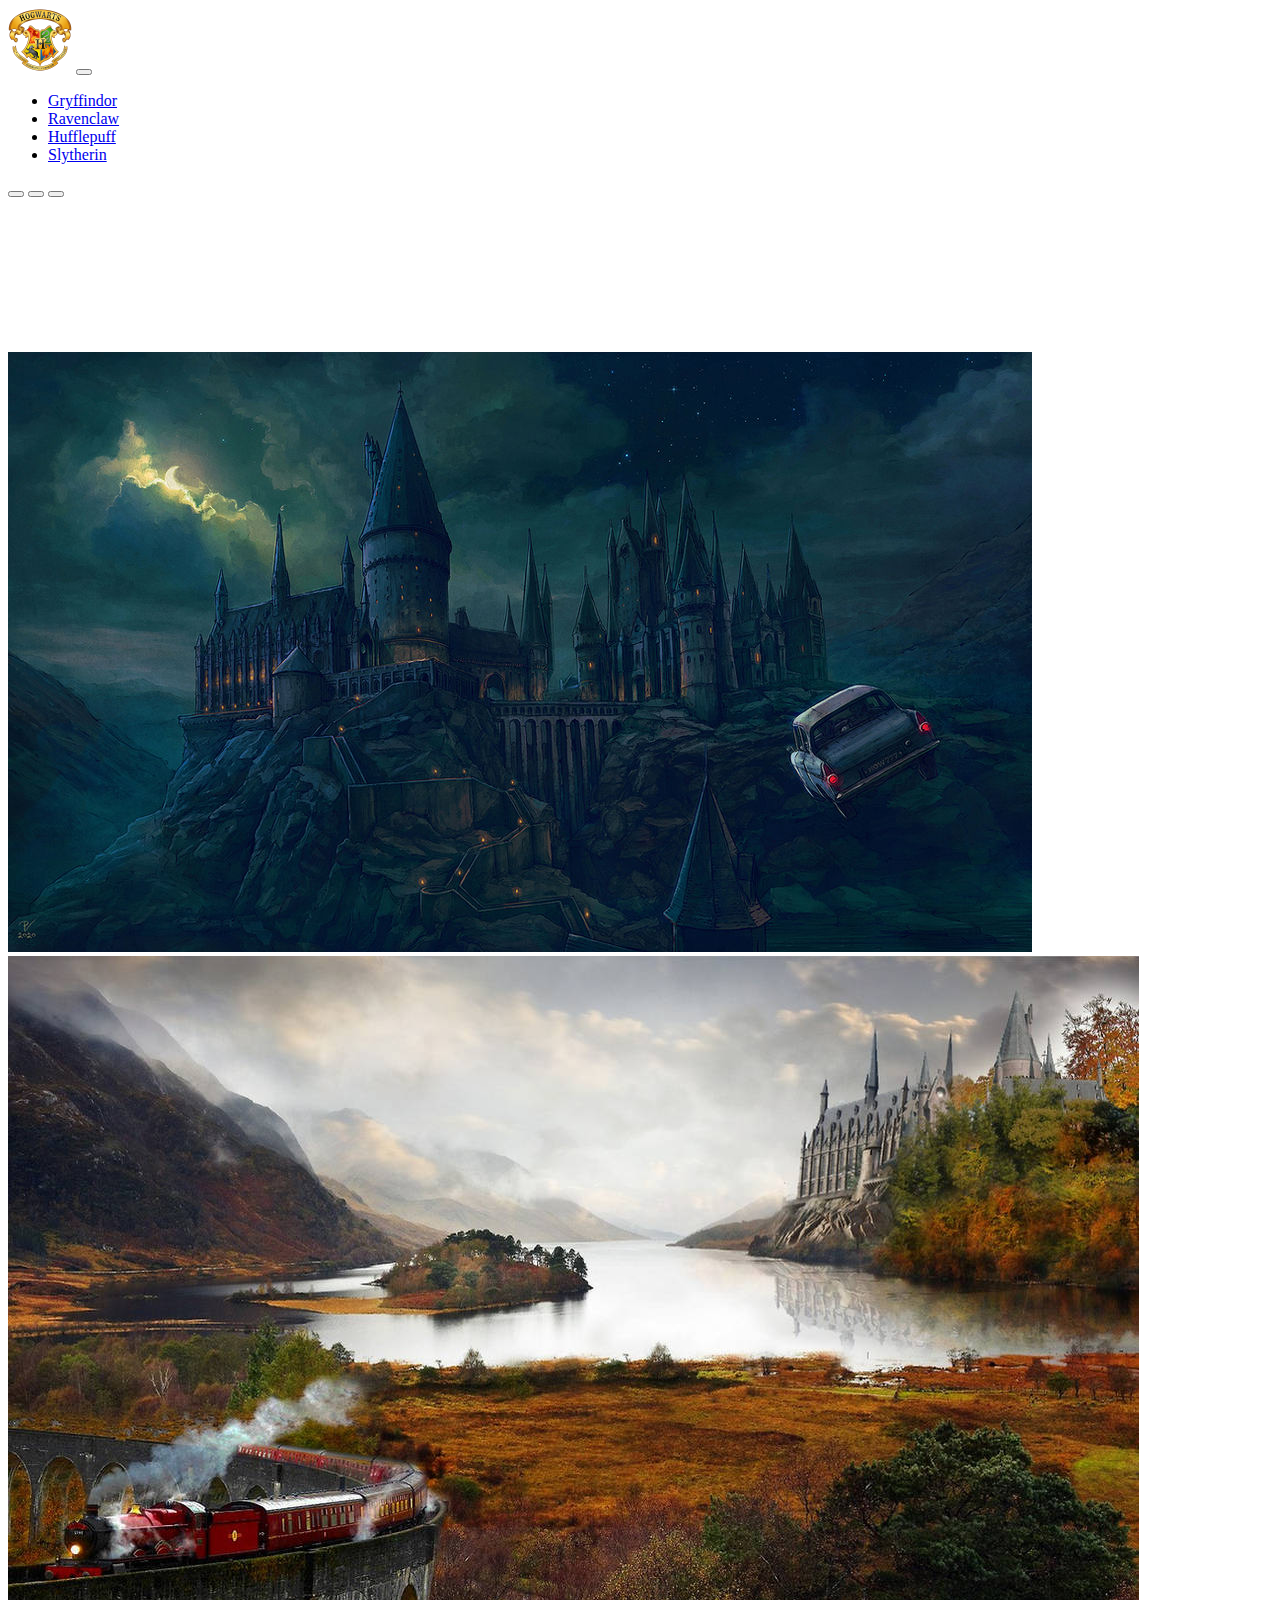
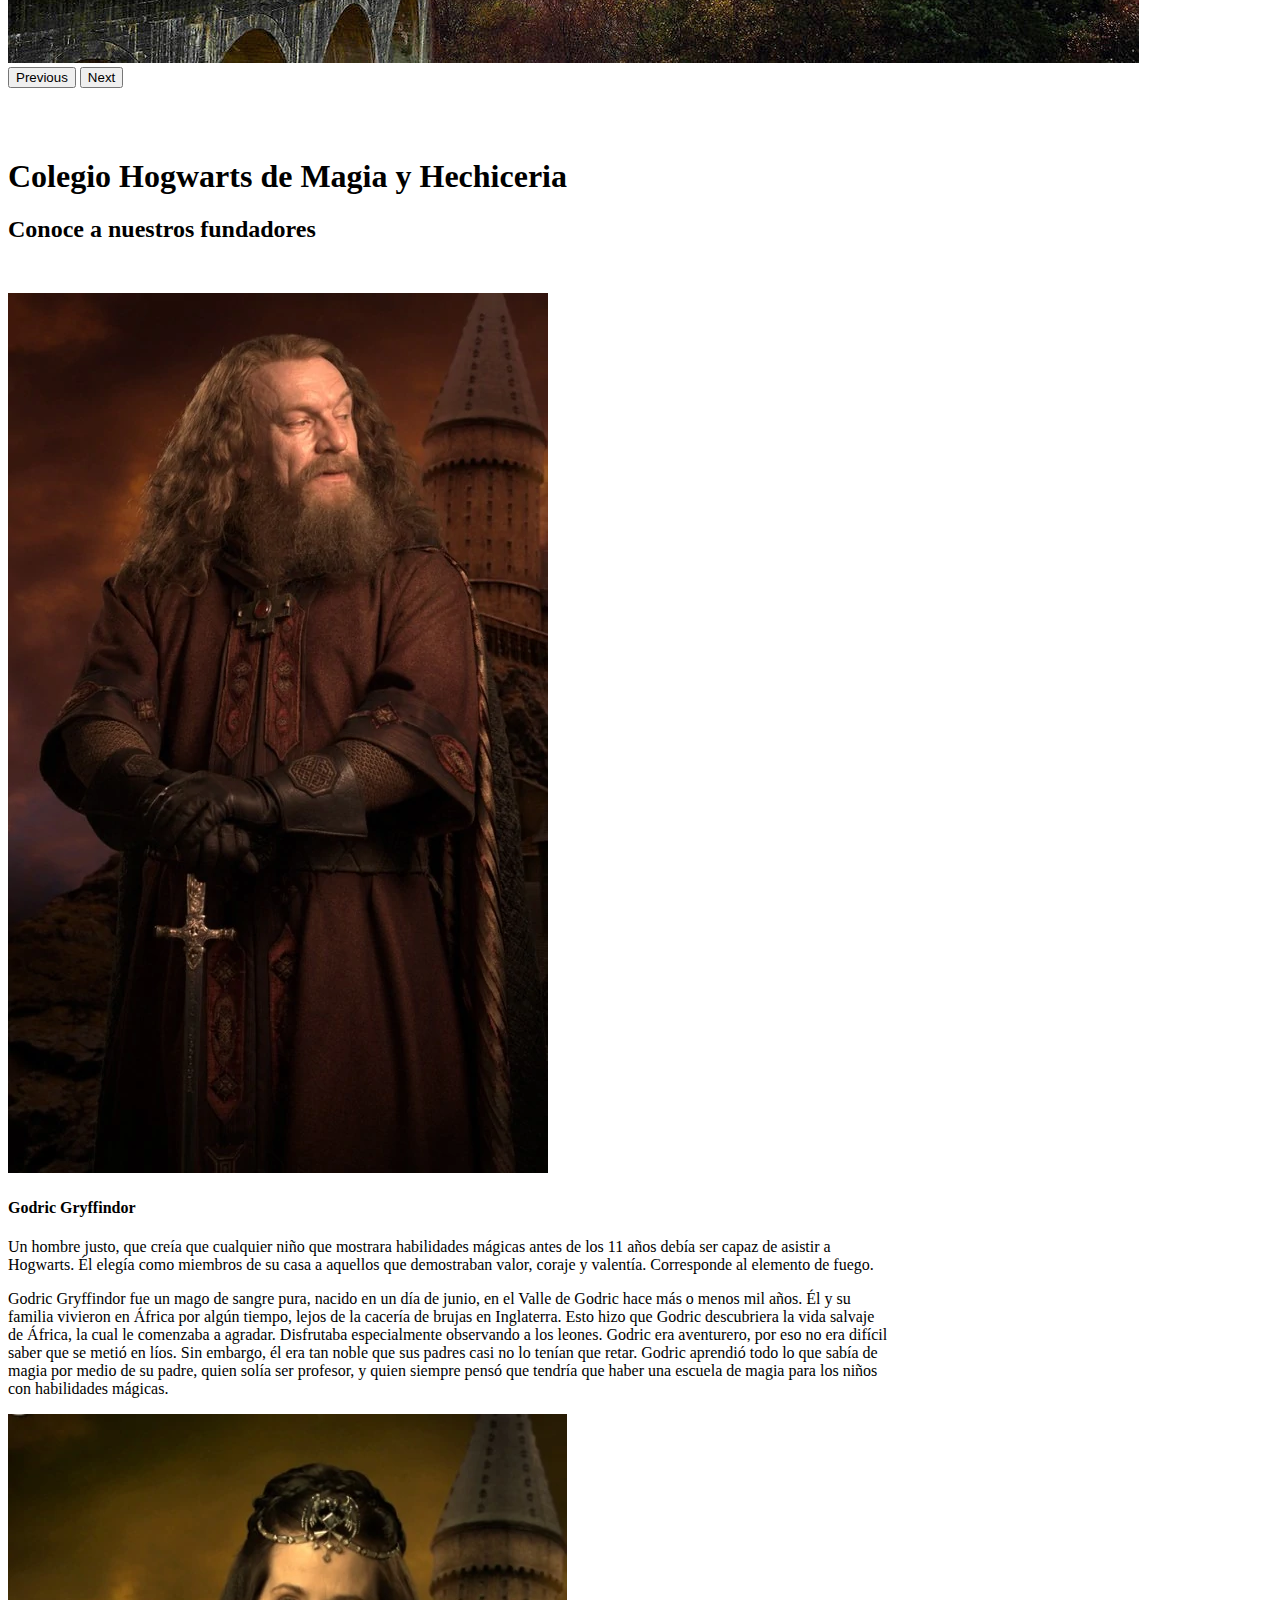
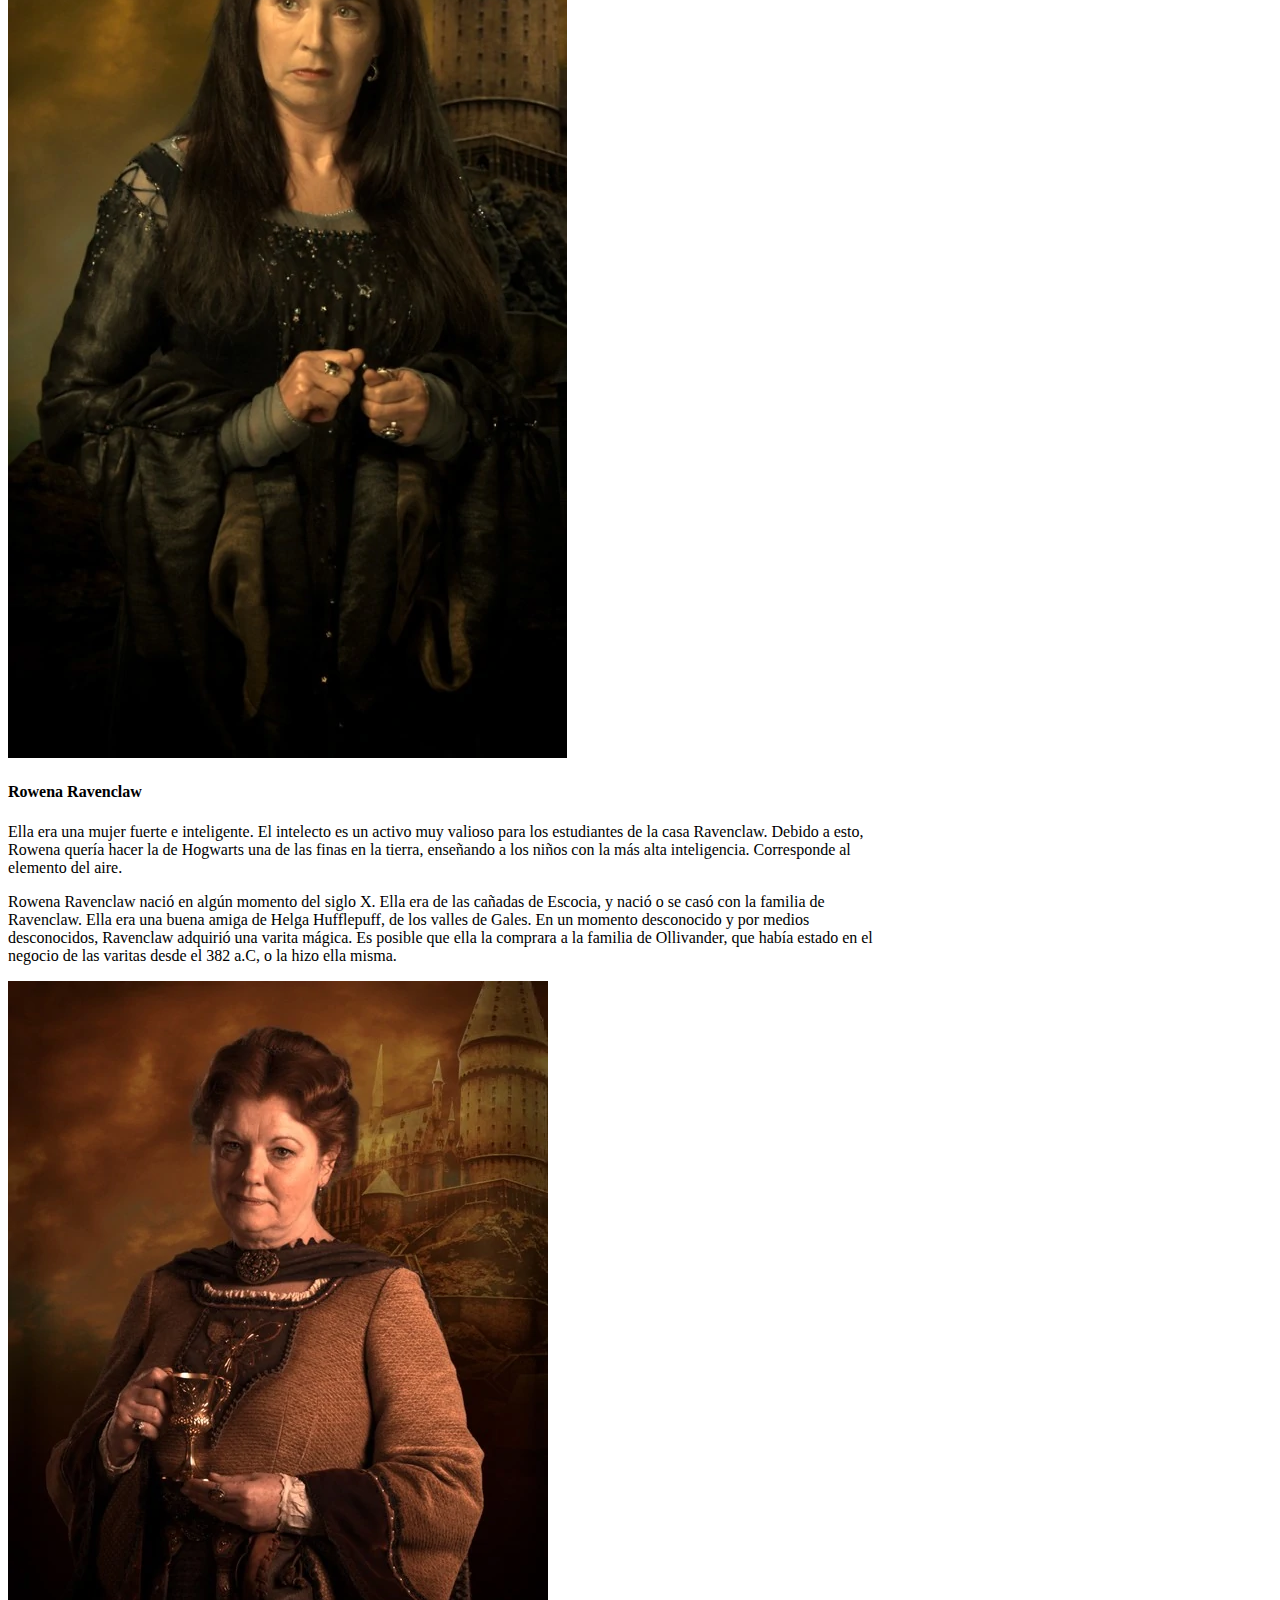
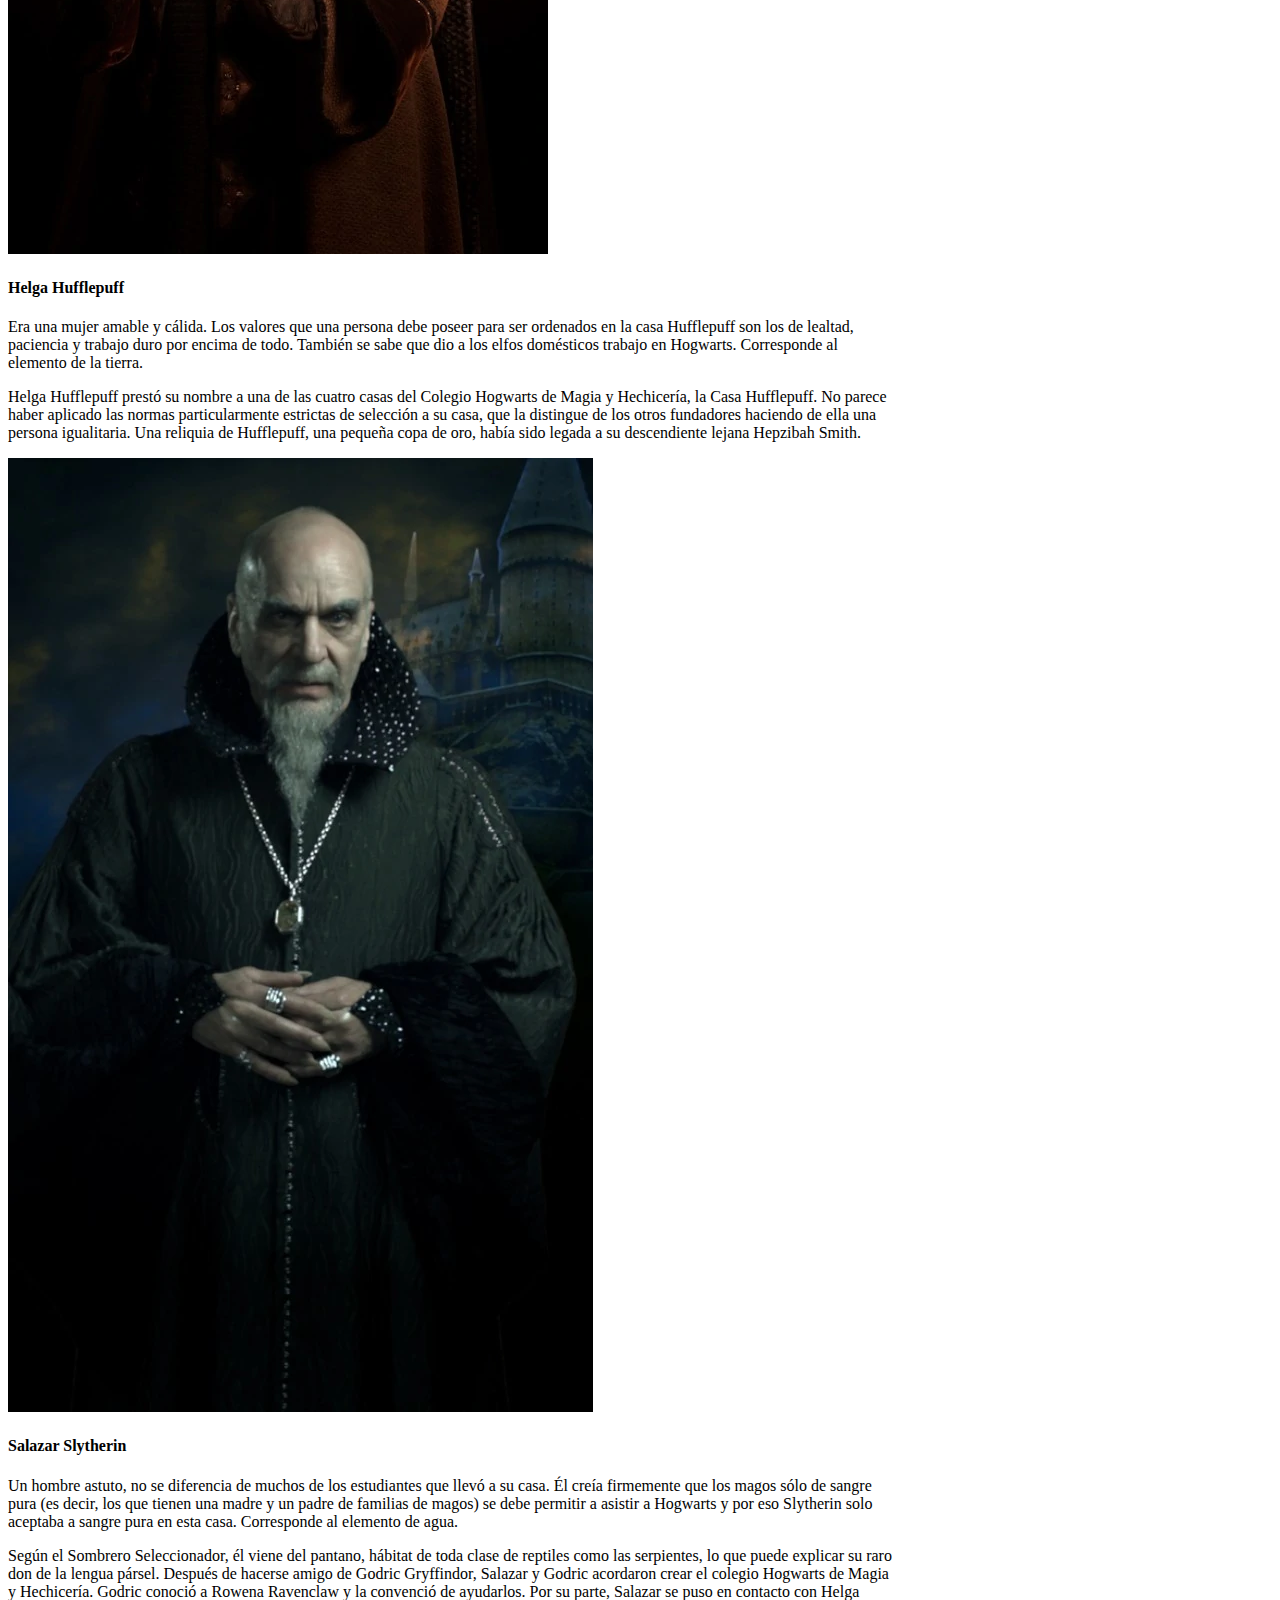
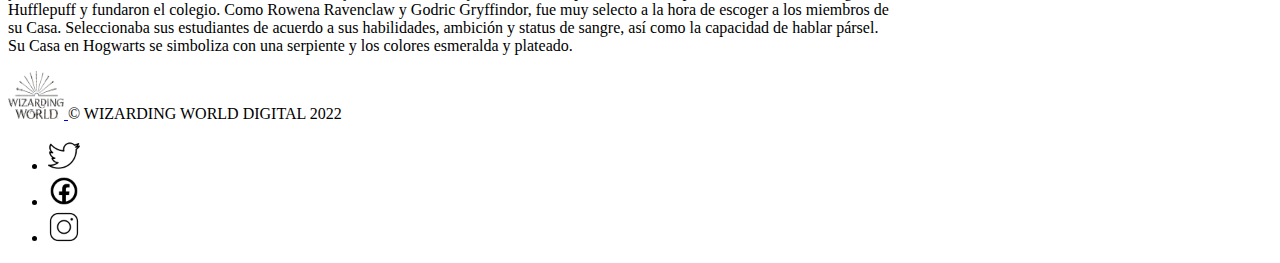
==== commit c327c459: "Correcciones Mobile" ====
--- a/index.html
+++ b/index.html
@@ -85,70 +85,90 @@
 
     <section>
       <!--Titulo-->
-      <h1 class="fw-light text-center">Colegio Hogwarts de Magia y Hechiceria</h1>
+      <h1 class="titulo fw-light text-center">Colegio Hogwarts de Magia y Hechiceria</h1>
       <!--Titulo-->
-      <h2 class="text-center lead text-muted">Conoce a nuestros fundadores</h2>
+      <h2 class="subtitulo text-center lead text-muted">Conoce a nuestros fundadores</h2>
       <!--Subtitulo-->
     </section>
 
     <section>
+
       <!--Godric Gryffindor-->
-      <div class="container wow">
-        <img class="img1" src="assets/img/godric.jpg" alt="Retrato de Godric Gryffindor" />
-      <div class="texto-izq">
-      <h3 class="titulofundador">Godric Gryffindor</h3>
-      <p class="textofundador2">
-        Un hombre justo, que creía que cualquier niño que mostrara habilidades
-        mágicas antes de los 11 años debía ser capaz de asistir a Hogwarts. Él
-        elegía como miembros de su casa a aquellos que demostraban valor, coraje
-        y valentía. Corresponde al elemento de fuego.
-      </p>
-      </div>
+      <div class="card mb-5 mx-auto" style="max-width: 70%;">
+        <div class="row">
+          <div class="col-md-4">
+            <img src="assets/img/godric.jpg" class="img-thumbnail rounded-start" alt="Retrato de Godric Gryffindor">
+          </div>
+          <div class="col-md-8">
+            <div class="card-body">
+              <h4 class="card-title fw-normal">Godric Gryffindor</h4>
+              <p class="card-text lead">Un hombre justo, que creía que cualquier niño que mostrara habilidades
+                mágicas antes de los 11 años debía ser capaz de asistir a Hogwarts. Él
+                elegía como miembros de su casa a aquellos que demostraban valor, coraje
+                y valentía. Corresponde al elemento de fuego.</p>
+                <p class="lead">Godric Gryffindor fue un mago de sangre pura, nacido en un día de junio, en el Valle de Godric hace más o menos mil años. Él y su familia vivieron en África por algún tiempo, lejos de la cacería de brujas en Inglaterra. Esto hizo que Godric descubriera la vida salvaje de África, la cual le comenzaba a agradar. Disfrutaba especialmente observando a los leones. Godric era aventurero, por eso no era difícil saber que se metió en líos. Sin embargo, él era tan noble que sus padres casi no lo tenían que retar. Godric aprendió todo lo que sabía de magia por medio de su padre, quien solía ser profesor, y quien siempre pensó que tendría que haber una escuela de magia para los niños con habilidades mágicas.</p>
+            </div>
+          </div>
+        </div>
       </div>
 
       <!--Rowena Ravenclaw-->
-      <div class="rcontainer wow animate__fadeInRight" data-wow-duration="2s">
-        <img class="img2" id="rowena" src="assets/img/rowena.jpg" alt="Retrato de Rowena Ravenclaw" />
-      <div class="texto-der">
-      <h3 class="titulofundador">Rowena Ravenclaw</h3>
-      <p class="textofundador1">
-        Ella era una mujer fuerte e inteligente. El intelecto es un activo muy
-        valioso para los estudiantes de la casa Ravenclaw. Debido a esto, Rowena
-        quería hacer la de Hogwarts una de las finas en la tierra, enseñando a
-        los niños con la más alta inteligencia. Corresponde al elemento del aire.
-      </p>
-    </div>
-    </div>
+      <div class="card mb-5 mx-auto" style="max-width: 70%;">
+        <div class="row flex-row-reverse">
+          <div class="col-md-4 ">
+            <img src="assets/img/rowena.jpg" class="img-thumbnail rounded-end" alt="Retrato de Rowena Ravenclaw">
+          </div>
+          <div class="col-md-8">
+            <div class="card-body">
+              <h4 class="card-title fw-normal">Rowena Ravenclaw</h4>
+              <p class="card-text lead">Ella era una mujer fuerte e inteligente. El intelecto es un activo muy
+                valioso para los estudiantes de la casa Ravenclaw. Debido a esto, Rowena
+                quería hacer la de Hogwarts una de las finas en la tierra, enseñando a
+                los niños con la más alta inteligencia. Corresponde al elemento del aire.</p>
+                <p class="lead">Rowena Ravenclaw nació en algún momento del siglo X. Ella era de las cañadas de Escocia, y nació o se casó con la familia de Ravenclaw. Ella era una buena amiga de Helga Hufflepuff, de los valles de Gales. En un momento desconocido y por medios desconocidos, Ravenclaw adquirió una varita mágica. Es posible que ella la comprara a la familia de Ollivander, que había estado en el negocio de las varitas desde el 382 a.C, o la hizo ella misma.</p>
+            </div>
+          </div>
+        </div>
+      </div>
 
       <!--Helga Hufflepuff-->
-      <div class="container wow">
-        <img class="img1" id="helga" src="assets/img/helga.jpg" alt="Retrato de Helga Hufflepuff" />
-      <div class="texto-izq">
-      <h3 class="titulofundador">Helga Hufflepuff</h3>
-      <p class="textofundador2">
-        Era una mujer amable y cálida. Los valores que una persona debe poseer
-        para ser ordenados en la casa Hufflepuff son los de lealtad, paciencia y
-        trabajo duro por encima de todo. También se sabe que dio a los elfos
-        domésticos trabajo en Hogwarts. Corresponde al elemento de la tierra.
-      </p>
-      </div>
+      <div class="card mb-5 mx-auto" style="max-width: 70%;">
+        <div class="row">
+          <div class="col-md-4 ">
+            <img src="assets/img/helga.jpg" class="img-thumbnail" alt="Retrato de Helga Hufflepuff">
+          </div>
+          <div class="col-md-8">
+            <div class="card-body">
+              <h4 class="card-title fw-normal">Helga Hufflepuff</h4>
+              <p class="card-text lead">Era una mujer amable y cálida. Los valores que una persona debe poseer
+                para ser ordenados en la casa Hufflepuff son los de lealtad, paciencia y
+                trabajo duro por encima de todo. También se sabe que dio a los elfos
+                domésticos trabajo en Hogwarts. Corresponde al elemento de la tierra.</p>
+                <p class="lead">Helga Hufflepuff prestó su nombre a una de las cuatro casas del Colegio Hogwarts de Magia y Hechicería, la Casa Hufflepuff. No parece haber aplicado las normas particularmente estrictas de selección a su casa, que la distingue de los otros fundadores haciendo de ella una persona igualitaria. Una reliquia de Hufflepuff, una pequeña copa de oro, había sido legada a su descendiente lejana Hepzibah Smith.</p>
+            </div>
+          </div>
+        </div>
       </div>
 
       <!--Salazar Slytherin-->
-      <div class="rcontainer wow animate__fadeInRight" data-wow-duration="2s">
-        <img class="img2" id="salazar" src="assets/img/salazar.jpg" alt="Retrato de Salazar Slytherin" />
-      <div class="texto-der">
-      <h3 class="titulofundador">Salazar Slytherin</h3>
-      <p class="textofundador1">
-        Un hombre astuto, no se diferencia de muchos de los estudiantes que
-        llevó a su casa. Él creía firmemente que los magos sólo de sangre pura
-        (es decir, los que tienen una madre y un padre de familias de magos) se
-        debe permitir a asistir a Hogwarts y por eso Slytherin solo aceptaba a
-        sangre pura en esta casa. Corresponde al elemento de agua.
-      </p>
-    </div>
-    </div>
-    </section>
+      <div class="card mb-5 mx-auto" style="max-width: 70%;">
+        <div class="row flex-row-reverse">
+          <div class="col-md-4 ">
+            <img src="assets/img/salazar.jpg" class="img-thumbnail" alt="Retrato de Salazar Slytherin">
+          </div>
+          <div class="col-md-8">
+            <div class="card-body">
+              <h4 class="card-title fw-normal">Salazar Slytherin</h4>
+              <p class="card-text lead">Un hombre astuto, no se diferencia de muchos de los estudiantes que
+                llevó a su casa. Él creía firmemente que los magos sólo de sangre pura
+                (es decir, los que tienen una madre y un padre de familias de magos) se
+                debe permitir a asistir a Hogwarts y por eso Slytherin solo aceptaba a
+                sangre pura en esta casa. Corresponde al elemento de agua.</p> 
+                <p class="lead">Según el Sombrero Seleccionador, él viene del pantano, hábitat de toda clase de reptiles como las serpientes, lo que puede explicar su raro don de la lengua pársel. Después de hacerse amigo de Godric Gryffindor, Salazar y Godric acordaron crear el colegio Hogwarts de Magia y Hechicería. Godric conoció a Rowena Ravenclaw y la convenció de ayudarlos. Por su parte, Salazar se puso en contacto con Helga Hufflepuff y fundaron el colegio. Como Rowena Ravenclaw y Godric Gryffindor, fue muy selecto a la hora de escoger a los miembros de su Casa. Seleccionaba sus estudiantes de acuerdo a sus habilidades, ambición y status de sangre, así como la capacidad de hablar pársel. Su Casa en Hogwarts se simboliza con una serpiente y los colores esmeralda y plateado.</p>
+            </div>
+          </div>
+        </div>
+      </div>
 
 
 
--- a/style.css
+++ b/style.css
@@ -58,7 +58,16 @@
 }
 
 .p-2 {
-  margin: 1rem 10em 1rem 10em;
+  margin: 1rem 3.5em 1rem 3.5em;
+}
+
+.titulo {
+  margin-top: 70px;
+}
+
+.subtitulo {
+  margin-top: 10px;
+  margin-bottom: 50px;
 }
 
 /*# sourceMappingURL=style.css.map */
